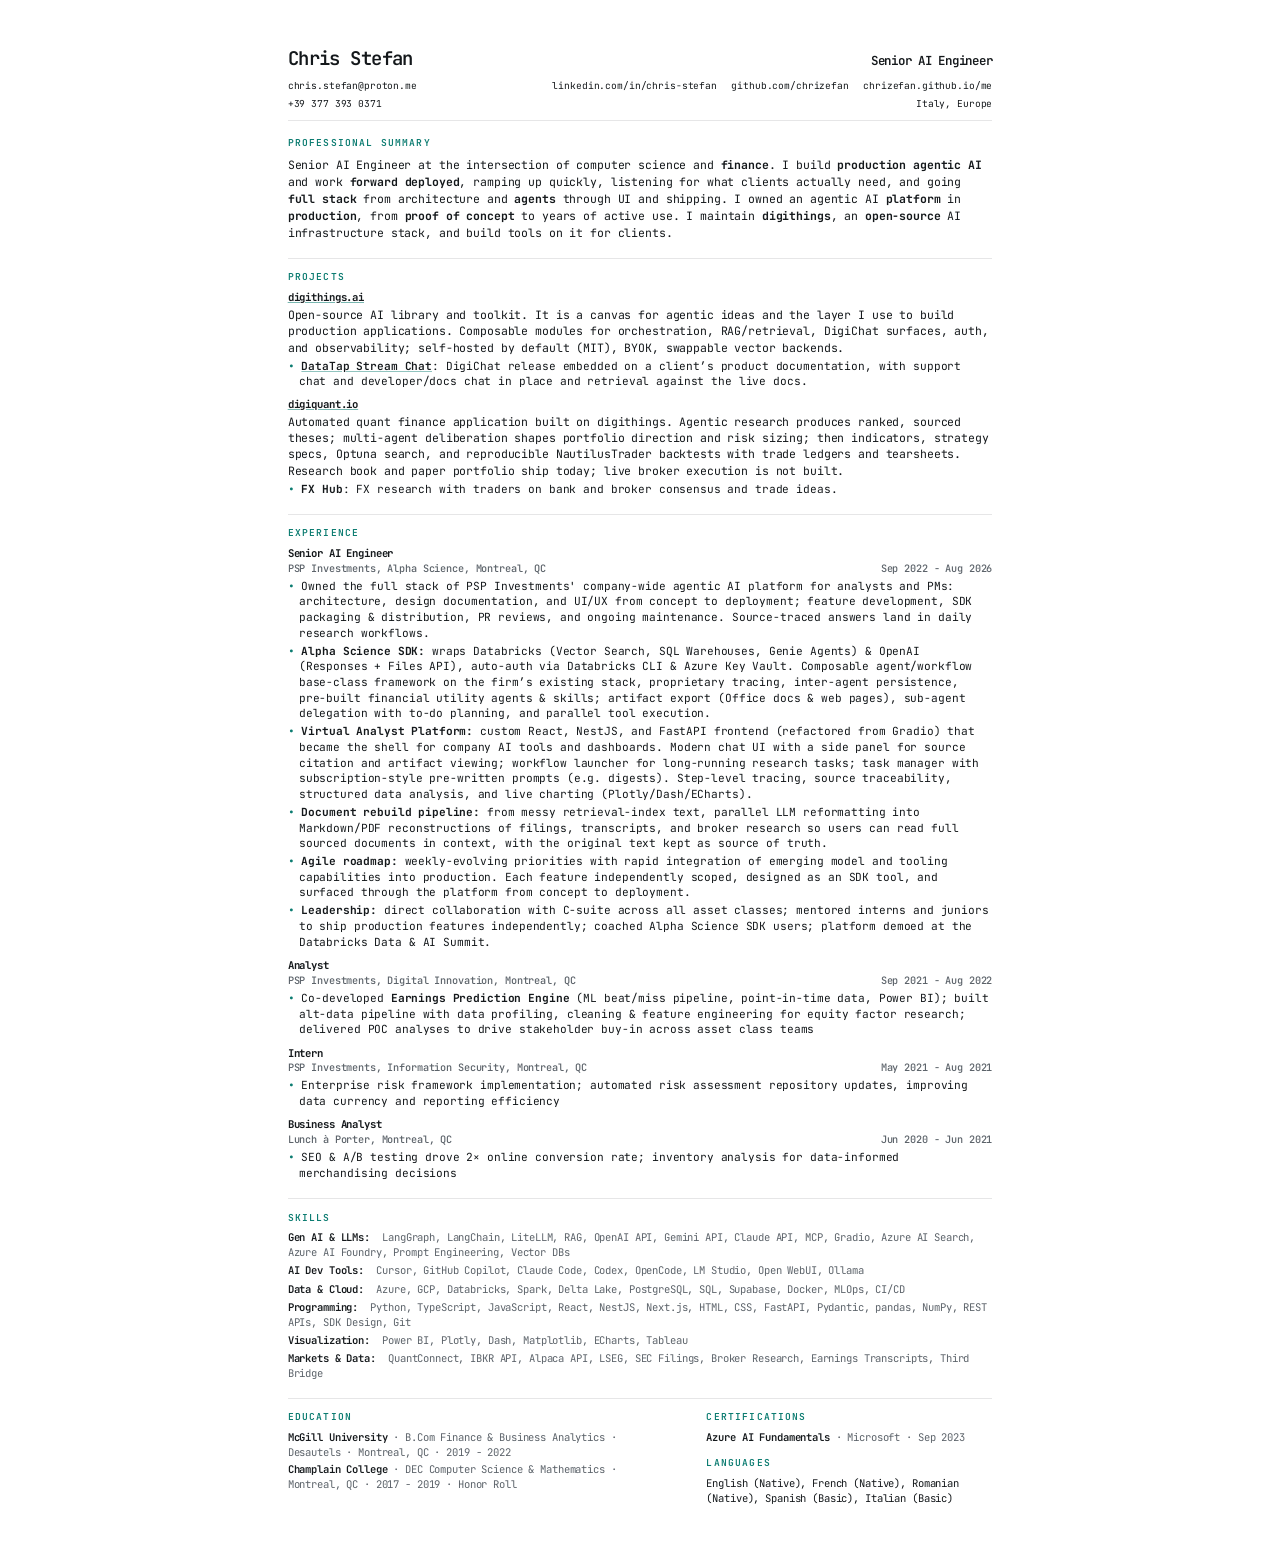
==== cv.html @ 1164170a "Spread summary highlights and drop private clients Reword so bold phrases sit through the whole summ" ====
<!DOCTYPE html>
<html lang="en">
<head>
  <meta charset="UTF-8">
  <meta name="viewport" content="width=device-width, initial-scale=1.0">
  <title>Chris Stefan | Senior AI Engineer CV</title>
  <meta name="author" content="Chris Stefan">
  <meta name="description" content="Chris Stefan, Senior AI Engineer. PSP Investments, Sep 2022 - Aug 2026. Open-source digithings. Email chris.stefan@proton.me. Italy. Open to contract.">
  <script type="application/ld+json">
  {
    "@context": "https://schema.org",
    "@type": "Person",
    "name": "Chris Stefan",
    "jobTitle": "Senior AI Engineer",
    "email": "chris.stefan@proton.me",
    "telephone": "+393773930371",
    "address": { "@type": "PostalAddress", "addressCountry": "IT", "addressRegion": "Italy" },
    "url": "https://chrizefan.github.io/me/",
    "sameAs": [
      "https://linkedin.com/in/chris-stefan",
      "https://github.com/chrizefan",
      "https://digithings.ai",
      "https://digiquant.io"
    ],
    "worksFor": { "@type": "Organization", "name": "PSP Investments" },
    "alumniOf": [
      { "@type": "CollegeOrUniversity", "name": "McGill University" },
      { "@type": "CollegeOrUniversity", "name": "Champlain College" }
    ]
  }
  </script>
  <link rel="preconnect" href="https://fonts.googleapis.com">
  <link rel="preconnect" href="https://fonts.gstatic.com" crossorigin>
  <link href="https://fonts.googleapis.com/css2?family=JetBrains+Mono:wght@400;500;600;700&display=swap" rel="stylesheet">
  <style>
    * { margin: 0; padding: 0; box-sizing: border-box; }
    html, body {
      background: #FFFFFF;
    }
    body {
      font-family: 'JetBrains Mono', ui-monospace, monospace;
      font-size: 8pt;
      line-height: 1.42;
      letter-spacing: -0.012em;
      color: #14181B;
      max-width: 8.5in;
      margin: 0 auto;
      padding: 0.48in 0.58in;
    }

    .header {
      margin-bottom: 0.95rem;
      padding-bottom: 0.58rem;
      border-bottom: 1px solid rgba(10, 15, 20, 0.10);
    }
    .header-top {
      display: flex;
      justify-content: space-between;
      align-items: baseline;
      gap: 1.25rem;
      margin-bottom: 0.38rem;
    }
    .header h1 {
      font-size: 1.18rem;
      font-weight: 600;
      letter-spacing: -0.03em;
      flex: 0 1 auto;
    }
    .header .tagline {
      font-size: 0.78rem;
      color: #14181B;
      font-weight: 600;
      text-align: right;
      letter-spacing: -0.02em;
    }
    .header .contact-bar {
      display: flex;
      justify-content: space-between;
      align-items: baseline;
      gap: 1.25rem;
      font-size: 0.6rem;
      line-height: 1.5;
      color: #14181B;
    }
    .header .contact-primary,
    .header .contact-links {
      display: flex;
      flex-wrap: wrap;
      gap: 0.2rem 0.9rem;
    }
    .header .contact-links {
      justify-content: flex-end;
      text-align: right;
    }
    .header .contact-bar a { color: inherit; text-decoration: none; }

    .section {
      margin-bottom: 1.05rem;
      padding-top: 0.7rem;
      border-top: 1px solid rgba(10, 15, 20, 0.10);
    }
    main > .section:first-of-type {
      padding-top: 0;
      border-top: 0;
    }
    h2.section-title {
      font-size: 0.6rem;
      font-weight: 600;
      text-transform: uppercase;
      letter-spacing: 0.12em;
      color: #0C7C71;
      margin-bottom: 0.38rem;
    }

    .summary-text {
      font-size: 0.72rem;
      line-height: 1.48;
      color: #14181B;
    }
    .summary-text strong {
      font-weight: 700;
      color: #14181B;
    }

    .project-block { margin-bottom: 0.42rem; }
    .project-block:last-child { margin-bottom: 0; }
    .project-title {
      font-size: 0.82rem;
      font-weight: 700;
      color: #14181B;
      margin-bottom: 0.12rem;
    }
    h3.project-title { font-size: inherit; }
    .project-title a {
      color: inherit;
      text-decoration: underline;
      text-underline-offset: 0.12em;
      text-decoration-color: rgba(12, 124, 113, 0.55);
    }
    .project-title a:hover { text-decoration-color: #0C7C71; }
    .project-desc {
      font-size: 0.72rem;
      line-height: 1.42;
      color: #14181B;
      margin-bottom: 0.16rem;
    }
    .project-bullets, .exp-bullets {
      list-style: none;
      margin: 0;
      padding: 0;
    }
    .project-bullets li, .exp-bullets li {
      padding-left: 0.7rem;
      text-indent: -0.7rem;
      margin-bottom: 0.14rem;
      font-size: 0.7rem;
      line-height: 1.4;
      color: #14181B;
    }
    .project-bullets li:last-child,
    .exp-bullets li:last-child { margin-bottom: 0; }
    .project-bullets li::before,
    .exp-bullets li::before {
      content: '• ';
      color: #0C7C71;
      font-weight: 700;
    }
    .project-bullets li a {
      color: inherit;
      font-weight: 600;
      text-decoration: underline;
      text-underline-offset: 0.12em;
      text-decoration-color: rgba(12, 124, 113, 0.45);
    }

    .exp-item { margin-top: 0.48rem; }
    .exp-item:first-of-type { margin-top: 0; }
    .exp-header { margin-bottom: 0.16rem; }
    .exp-title {
      font-size: 0.82rem;
      font-weight: 700;
      color: #14181B;
      margin-bottom: 0.04rem;
    }
    h3.exp-title { font-size: inherit; }
    .exp-meta {
      display: flex;
      justify-content: space-between;
      align-items: baseline;
      gap: 0.5rem;
      flex-wrap: wrap;
    }
    .exp-company, .exp-date {
      font-size: 0.64rem;
      color: #5C636A;
      font-weight: 500;
    }
    .exp-bullets { margin-bottom: 0.08rem; }
    .exp-bullets li { font-size: 0.7rem; }
    .exp-bullets li strong { color: #14181B; }

    /* Full-width labeled rows: one category per line, tokens stay plain text */
    .skill-row {
      font-size: 0.66rem;
      line-height: 1.42;
      color: #5C636A;
      margin-bottom: 0.2rem;
    }
    .skill-row:last-child { margin-bottom: 0; }
    .skill-label {
      font-weight: 600;
      color: #14181B;
      margin-right: 0.4rem;
    }

    .meta-line {
      font-size: 0.66rem;
      line-height: 1.42;
      color: #14181B;
      margin-bottom: 0.14rem;
    }
    .meta-line:last-child { margin-bottom: 0; }
    .meta-line .name {
      font-weight: 600;
    }
    .meta-line .detail {
      color: #5C636A;
    }

    .closing {
      display: grid;
      grid-template-columns: 1.15fr 0.85fr;
      gap: 1.4rem 2rem;
      align-items: start;
    }
    .closing .section {
      margin-bottom: 0;
      padding-top: 0;
      border-top: 0;
    }
    .closing .section + .section {
      margin-top: 0.7rem;
    }

    @media print {
      @page { size: letter; margin: 0.28in 0.46in; background: #FFFFFF; }
      html, body {
        background: #FFFFFF;
        -webkit-print-color-adjust: exact;
        print-color-adjust: exact;
      }
      body {
        padding: 0;
        margin: 0;
        max-width: none;
        font-size: 7.18pt;
        line-height: 1.35;
      }
      .header {
        margin-bottom: 0.55rem;
        padding-bottom: 0.38rem;
      }
      .header-top { margin-bottom: 0.22rem; gap: 0.9rem; }
      .header h1 { font-size: 1.02rem; }
      .header .tagline { font-size: 0.62rem; }
      .header .contact-bar { font-size: 0.5rem; gap: 0.8rem; }
      .header .contact-primary,
      .header .contact-links { gap: 0.12rem 0.7rem; }
      .section {
        margin-bottom: 0.55rem;
        padding-top: 0.48rem;
      }
      h2.section-title { margin-bottom: 0.26rem; font-size: 0.52rem; }
      .summary-text { font-size: 0.62rem; line-height: 1.38; }
      .project-block { margin-bottom: 0.24rem; }
      .project-title { font-size: 0.68rem; margin-bottom: 0.05rem; }
      .project-desc { font-size: 0.58rem; line-height: 1.34; margin-bottom: 0.07rem; }
      .project-bullets li {
        margin-bottom: 0.07rem;
        font-size: 0.56rem;
        line-height: 1.33;
      }
      .exp-item { margin-top: 0.24rem; }
      .exp-header { margin-bottom: 0.09rem; }
      .exp-title { font-size: 0.68rem; }
      .exp-company, .exp-date { font-size: 0.52rem; }
      .exp-bullets li {
        margin-bottom: 0.07rem;
        font-size: 0.56rem;
        line-height: 1.33;
      }
      .skill-row { font-size: 0.54rem; line-height: 1.36; margin-bottom: 0.09rem; }
      .meta-line { font-size: 0.54rem; line-height: 1.36; margin-bottom: 0.07rem; }
      .closing {
        gap: 0.85rem 1.4rem;
      }
      .closing .section + .section { margin-top: 0.42rem; }
    }
  </style>
</head>
<body itemscope itemtype="https://schema.org/Person">
  <header class="header">
    <div class="header-top">
      <h1 itemprop="name">Chris Stefan</h1>
      <p class="tagline"><span itemprop="jobTitle">Senior AI Engineer</span></p>
    </div>
    <p class="contact-bar">
      <span class="contact-primary">
        <a itemprop="email" href="mailto:chris.stefan@proton.me">chris.stefan@proton.me</a>
        <a itemprop="telephone" href="tel:+393773930371">+39 377 393 0371</a>
      </span>
      <span class="contact-links">
        <a href="https://linkedin.com/in/chris-stefan">linkedin.com/in/chris-stefan</a>
        <a href="https://github.com/chrizefan">github.com/chrizefan</a>
        <a itemprop="url" href="https://chrizefan.github.io/me/">chrizefan.github.io/me</a>
        <span>Italy, Europe</span>
      </span>
    </p>
  </header>

  <main>
    <section class="section">
      <h2 class="section-title">Professional Summary</h2>
      <p class="summary-text">
        Senior AI Engineer at the intersection of computer science and <strong>finance</strong>. I build <strong>production agentic AI</strong> and work <strong>forward deployed</strong>, ramping up quickly, listening for what clients actually need, and going <strong>full stack</strong> from architecture and <strong>agents</strong> through UI and shipping. I owned an agentic AI <strong>platform</strong> in <strong>production</strong>, from <strong>proof of concept</strong> to years of active use. I maintain <strong>digithings</strong>, an <strong>open-source</strong> AI infrastructure stack, and build tools on it for clients.
      </p>
    </section>

    <section class="section">
      <h2 class="section-title">Projects</h2>
      <div class="project-block">
        <h3 class="project-title"><a href="https://digithings.ai" target="_blank" rel="noopener">digithings.ai</a></h3>
        <p class="project-desc">
          Open-source AI library and toolkit. It is a canvas for agentic ideas and the layer I use to build production applications. Composable modules for orchestration, RAG/retrieval, DigiChat surfaces, auth, and observability; self-hosted by default (MIT), BYOK, swappable vector backends.
        </p>
        <ul class="project-bullets">
          <li><a href="https://datatap.stream/chat" target="_blank" rel="noopener">DataTap Stream Chat</a>: DigiChat release embedded on a client’s product documentation, with support chat and developer/docs chat in place and retrieval against the live docs.</li>
        </ul>
      </div>
      <div class="project-block">
        <h3 class="project-title"><a href="https://digiquant.io" target="_blank" rel="noopener">digiquant.io</a></h3>
        <p class="project-desc">
          Automated quant finance application built on digithings. Agentic research produces ranked, sourced theses; multi-agent deliberation shapes portfolio direction and risk sizing; then indicators, strategy specs, Optuna search, and reproducible NautilusTrader backtests with trade ledgers and tearsheets. Research book and paper portfolio ship today; live broker execution is not built.
        </p>
        <ul class="project-bullets">
          <li><strong>FX Hub</strong>: FX research with traders on bank and broker consensus and trade ideas.</li>
        </ul>
      </div>
    </section>

    <section class="section">
      <h2 class="section-title">Experience</h2>
      <article class="exp-item">
        <div class="exp-header">
          <h3 class="exp-title">Senior AI Engineer</h3>
          <div class="exp-meta">
            <div class="exp-company">PSP Investments, Alpha Science, Montreal, QC</div>
            <div class="exp-date"><time datetime="2022-09">Sep 2022</time> - <time datetime="2026-08">Aug 2026</time></div>
          </div>
        </div>
        <ul class="exp-bullets">
          <li>Owned the full stack of PSP Investments' company-wide agentic AI platform for analysts and PMs: architecture, design documentation, and UI/UX from concept to deployment; feature development, SDK packaging &amp; distribution, PR reviews, and ongoing maintenance. Source-traced answers land in daily research workflows.</li>
          <li><strong>Alpha Science SDK:</strong> wraps Databricks (Vector Search, SQL Warehouses, Genie Agents) &amp; OpenAI (Responses + Files API), auto-auth via Databricks CLI &amp; Azure Key Vault. Composable agent/workflow base-class framework on the firm’s existing stack, proprietary tracing, inter-agent persistence, pre-built financial utility agents &amp; skills; artifact export (Office docs &amp; web pages), sub-agent delegation with to-do planning, and parallel tool execution.</li>
          <li><strong>Virtual Analyst Platform:</strong> custom React, NestJS, and FastAPI frontend (refactored from Gradio) that became the shell for company AI tools and dashboards. Modern chat UI with a side panel for source citation and artifact viewing; workflow launcher for long-running research tasks; task manager with subscription-style pre-written prompts (e.g. digests). Step-level tracing, source traceability, structured data analysis, and live charting (Plotly/Dash/ECharts).</li>
          <li><strong>Document rebuild pipeline:</strong> from messy retrieval-index text, parallel LLM reformatting into Markdown/PDF reconstructions of filings, transcripts, and broker research so users can read full sourced documents in context, with the original text kept as source of truth.</li>
          <li><strong>Agile roadmap:</strong> weekly-evolving priorities with rapid integration of emerging model and tooling capabilities into production. Each feature independently scoped, designed as an SDK tool, and surfaced through the platform from concept to deployment.</li>
          <li><strong>Leadership:</strong> direct collaboration with C-suite across all asset classes; mentored interns and juniors to ship production features independently; coached Alpha Science SDK users; platform demoed at the Databricks Data &amp; AI Summit.</li>
        </ul>
      </article>
      <article class="exp-item">
        <div class="exp-header">
          <h3 class="exp-title">Analyst</h3>
          <div class="exp-meta">
            <div class="exp-company">PSP Investments, Digital Innovation, Montreal, QC</div>
            <div class="exp-date"><time datetime="2021-09">Sep 2021</time> - <time datetime="2022-08">Aug 2022</time></div>
          </div>
        </div>
        <ul class="exp-bullets">
          <li>Co-developed <strong>Earnings Prediction Engine</strong> (ML beat/miss pipeline, point-in-time data, Power BI); built alt-data pipeline with data profiling, cleaning &amp; feature engineering for equity factor research; delivered POC analyses to drive stakeholder buy-in across asset class teams</li>
        </ul>
      </article>
      <article class="exp-item">
        <div class="exp-header">
          <h3 class="exp-title">Intern</h3>
          <div class="exp-meta">
            <div class="exp-company">PSP Investments, Information Security, Montreal, QC</div>
            <div class="exp-date"><time datetime="2021-05">May 2021</time> - <time datetime="2021-08">Aug 2021</time></div>
          </div>
        </div>
        <ul class="exp-bullets">
          <li>Enterprise risk framework implementation; automated risk assessment repository updates, improving data currency and reporting efficiency</li>
        </ul>
      </article>
      <article class="exp-item">
        <div class="exp-header">
          <h3 class="exp-title">Business Analyst</h3>
          <div class="exp-meta">
            <div class="exp-company">Lunch à Porter, Montreal, QC</div>
            <div class="exp-date"><time datetime="2020-06">Jun 2020</time> - <time datetime="2021-06">Jun 2021</time></div>
          </div>
        </div>
        <ul class="exp-bullets">
          <li>SEO &amp; A/B testing drove 2&times; online conversion rate; inventory analysis for data-informed merchandising decisions</li>
        </ul>
      </article>
    </section>

    <section class="section">
      <h2 class="section-title">Skills</h2>
      <p class="skill-row"><span class="skill-label">Gen AI &amp; LLMs:</span> LangGraph, LangChain, LiteLLM, RAG, OpenAI API, Gemini API, Claude API, MCP, Gradio, Azure AI Search, Azure AI Foundry, Prompt Engineering, Vector DBs</p>
      <p class="skill-row"><span class="skill-label">AI Dev Tools:</span> Cursor, GitHub Copilot, Claude Code, Codex, OpenCode, LM Studio, Open WebUI, Ollama</p>
      <p class="skill-row"><span class="skill-label">Data &amp; Cloud:</span> Azure, GCP, Databricks, Spark, Delta Lake, PostgreSQL, SQL, Supabase, Docker, MLOps, CI/CD</p>
      <p class="skill-row"><span class="skill-label">Programming:</span> Python, TypeScript, JavaScript, React, NestJS, Next.js, HTML, CSS, FastAPI, Pydantic, pandas, NumPy, REST APIs, SDK Design, Git</p>
      <p class="skill-row"><span class="skill-label">Visualization:</span> Power BI, Plotly, Dash, Matplotlib, ECharts, Tableau</p>
      <p class="skill-row"><span class="skill-label">Markets &amp; Data:</span> QuantConnect, IBKR API, Alpaca API, LSEG, SEC Filings, Broker Research, Earnings Transcripts, Third Bridge</p>
    </section>

    <section class="section closing">
      <div>
        <section class="section">
          <h2 class="section-title">Education</h2>
          <p class="meta-line"><span class="name">McGill University</span> <span class="detail">· B.Com Finance &amp; Business Analytics · Desautels · Montreal, QC · 2019 - 2022</span></p>
          <p class="meta-line"><span class="name">Champlain College</span> <span class="detail">· DEC Computer Science &amp; Mathematics · Montreal, QC · 2017 - 2019 · Honor Roll</span></p>
        </section>
      </div>
      <div>
        <section class="section">
          <h2 class="section-title">Certifications</h2>
          <p class="meta-line"><span class="name">Azure AI Fundamentals</span> <span class="detail">· Microsoft · Sep 2023</span></p>
        </section>
        <section class="section">
          <h2 class="section-title">Languages</h2>
          <p class="meta-line">English (Native), French (Native), Romanian (Native), Spanish (Basic), Italian (Basic)</p>
        </section>
      </div>
    </section>
  </main>
</body>
</html>
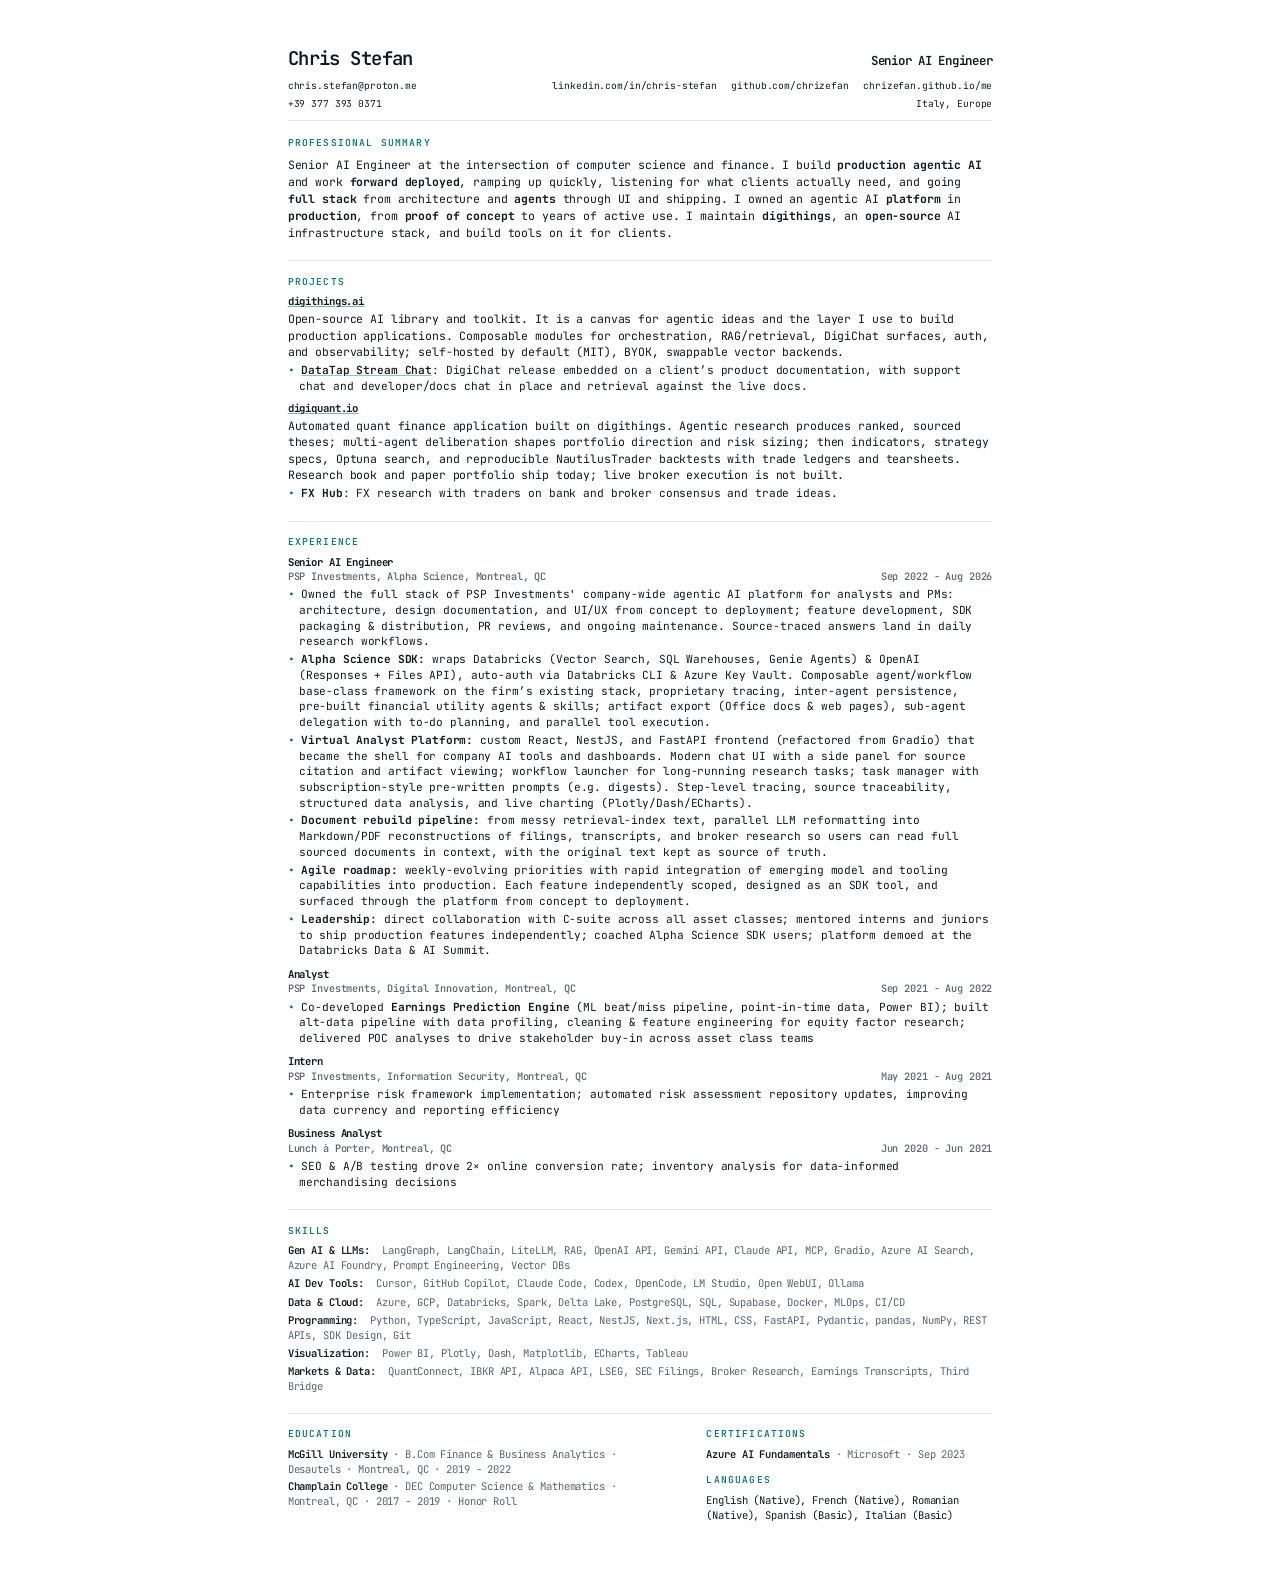
==== commit edc955de: "Unbold finance and give the one-page CV more air Drop finance from the summary highlights so the CV " ====
--- a/cv.html
+++ b/cv.html
@@ -95,8 +95,8 @@
     .header .contact-bar a { color: inherit; text-decoration: none; }
 
     .section {
-      margin-bottom: 1.05rem;
-      padding-top: 0.7rem;
+      margin-bottom: 1.2rem;
+      padding-top: 0.82rem;
       border-top: 1px solid rgba(10, 15, 20, 0.10);
     }
     main > .section:first-of-type {
@@ -257,44 +257,44 @@
         line-height: 1.35;
       }
       .header {
-        margin-bottom: 0.55rem;
-        padding-bottom: 0.38rem;
-      }
-      .header-top { margin-bottom: 0.22rem; gap: 0.9rem; }
+        margin-bottom: 0.78rem;
+        padding-bottom: 0.48rem;
+      }
+      .header-top { margin-bottom: 0.28rem; gap: 0.9rem; }
       .header h1 { font-size: 1.02rem; }
       .header .tagline { font-size: 0.62rem; }
       .header .contact-bar { font-size: 0.5rem; gap: 0.8rem; }
       .header .contact-primary,
       .header .contact-links { gap: 0.12rem 0.7rem; }
       .section {
-        margin-bottom: 0.55rem;
-        padding-top: 0.48rem;
-      }
-      h2.section-title { margin-bottom: 0.26rem; font-size: 0.52rem; }
-      .summary-text { font-size: 0.62rem; line-height: 1.38; }
-      .project-block { margin-bottom: 0.24rem; }
-      .project-title { font-size: 0.68rem; margin-bottom: 0.05rem; }
-      .project-desc { font-size: 0.58rem; line-height: 1.34; margin-bottom: 0.07rem; }
+        margin-bottom: 0.78rem;
+        padding-top: 0.68rem;
+      }
+      h2.section-title { margin-bottom: 0.34rem; font-size: 0.52rem; }
+      .summary-text { font-size: 0.62rem; line-height: 1.4; }
+      .project-block { margin-bottom: 0.34rem; }
+      .project-title { font-size: 0.68rem; margin-bottom: 0.08rem; }
+      .project-desc { font-size: 0.58rem; line-height: 1.36; margin-bottom: 0.1rem; }
       .project-bullets li {
-        margin-bottom: 0.07rem;
+        margin-bottom: 0.08rem;
         font-size: 0.56rem;
-        line-height: 1.33;
-      }
-      .exp-item { margin-top: 0.24rem; }
-      .exp-header { margin-bottom: 0.09rem; }
+        line-height: 1.34;
+      }
+      .exp-item { margin-top: 0.34rem; }
+      .exp-header { margin-bottom: 0.12rem; }
       .exp-title { font-size: 0.68rem; }
       .exp-company, .exp-date { font-size: 0.52rem; }
       .exp-bullets li {
-        margin-bottom: 0.07rem;
+        margin-bottom: 0.08rem;
         font-size: 0.56rem;
-        line-height: 1.33;
-      }
-      .skill-row { font-size: 0.54rem; line-height: 1.36; margin-bottom: 0.09rem; }
-      .meta-line { font-size: 0.54rem; line-height: 1.36; margin-bottom: 0.07rem; }
+        line-height: 1.34;
+      }
+      .skill-row { font-size: 0.54rem; line-height: 1.4; margin-bottom: 0.14rem; }
+      .meta-line { font-size: 0.54rem; line-height: 1.38; margin-bottom: 0.1rem; }
       .closing {
-        gap: 0.85rem 1.4rem;
-      }
-      .closing .section + .section { margin-top: 0.42rem; }
+        gap: 1rem 1.4rem;
+      }
+      .closing .section + .section { margin-top: 0.55rem; }
     }
   </style>
 </head>
@@ -322,7 +322,7 @@
     <section class="section">
       <h2 class="section-title">Professional Summary</h2>
       <p class="summary-text">
-        Senior AI Engineer at the intersection of computer science and <strong>finance</strong>. I build <strong>production agentic AI</strong> and work <strong>forward deployed</strong>, ramping up quickly, listening for what clients actually need, and going <strong>full stack</strong> from architecture and <strong>agents</strong> through UI and shipping. I owned an agentic AI <strong>platform</strong> in <strong>production</strong>, from <strong>proof of concept</strong> to years of active use. I maintain <strong>digithings</strong>, an <strong>open-source</strong> AI infrastructure stack, and build tools on it for clients.
+        Senior AI Engineer at the intersection of computer science and finance. I build <strong>production agentic AI</strong> and work <strong>forward deployed</strong>, ramping up quickly, listening for what clients actually need, and going <strong>full stack</strong> from architecture and <strong>agents</strong> through UI and shipping. I owned an agentic AI <strong>platform</strong> in <strong>production</strong>, from <strong>proof of concept</strong> to years of active use. I maintain <strong>digithings</strong>, an <strong>open-source</strong> AI infrastructure stack, and build tools on it for clients.
       </p>
     </section>
 
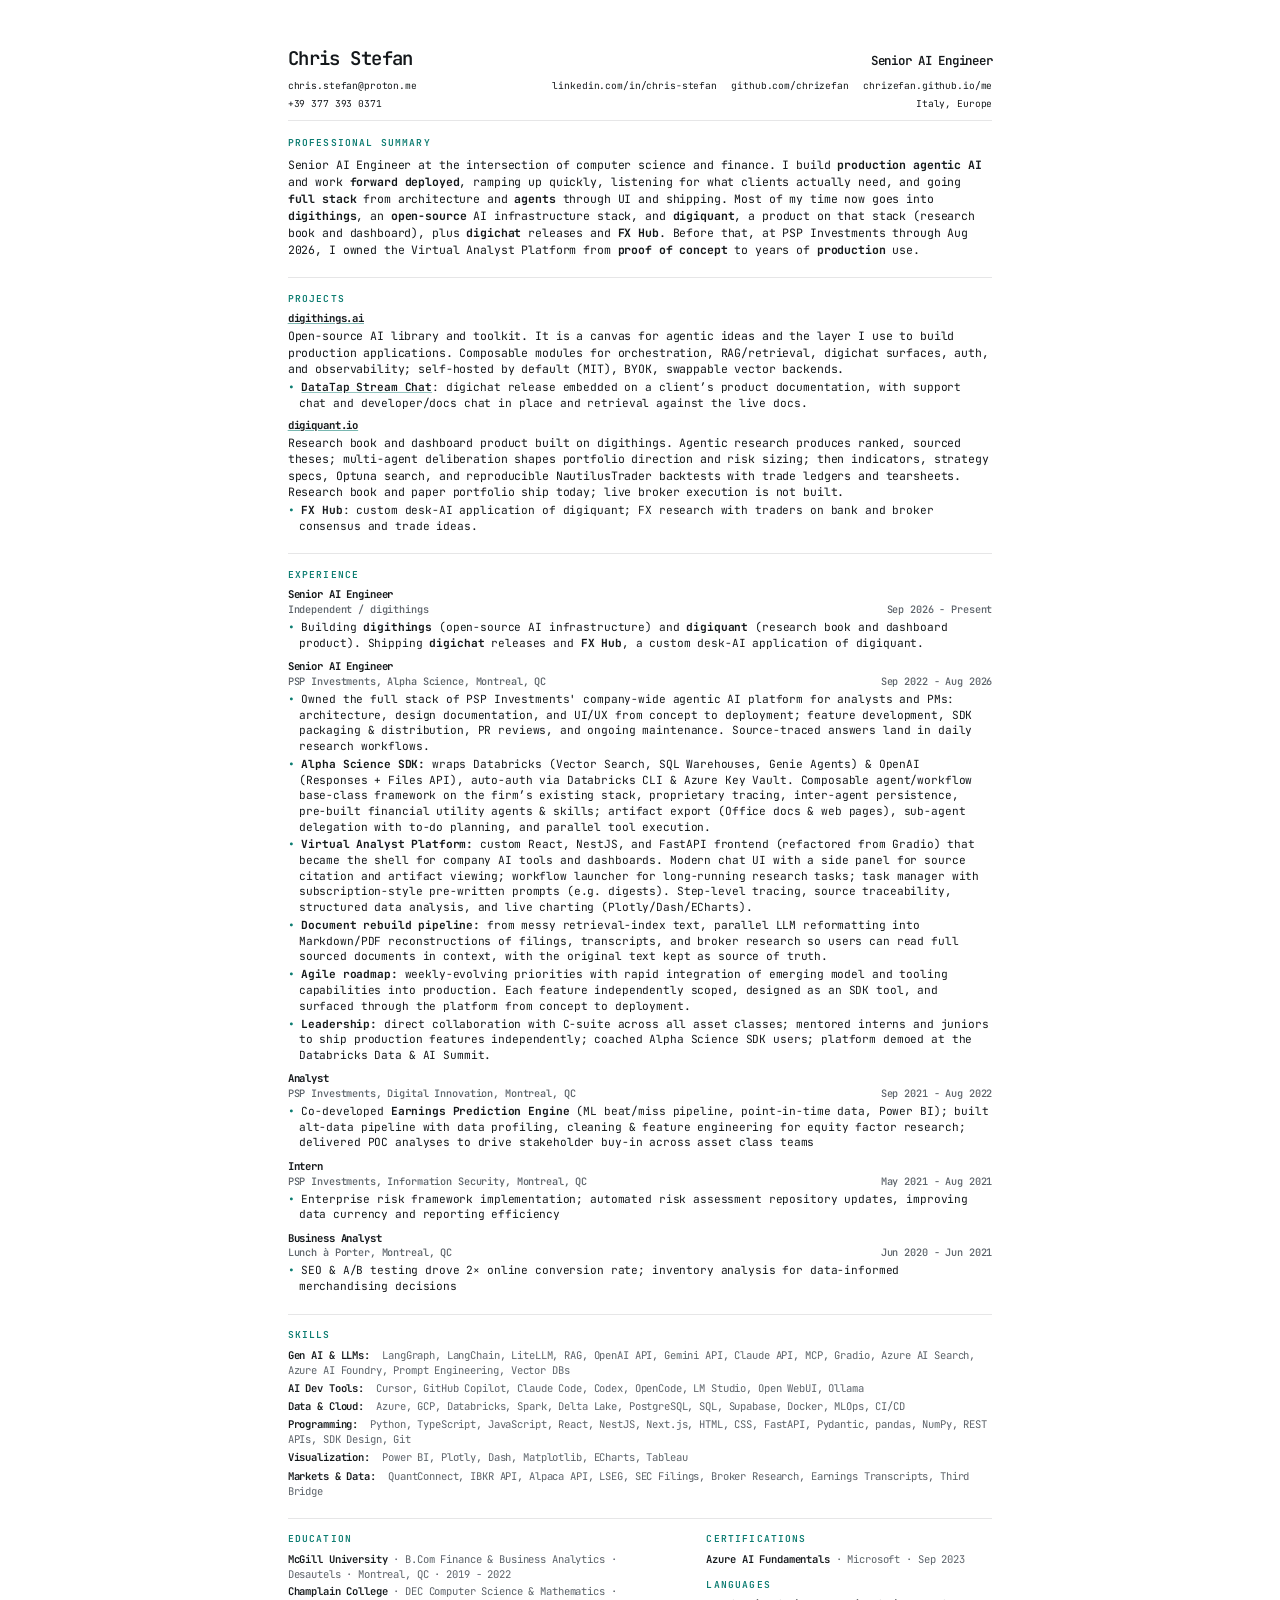
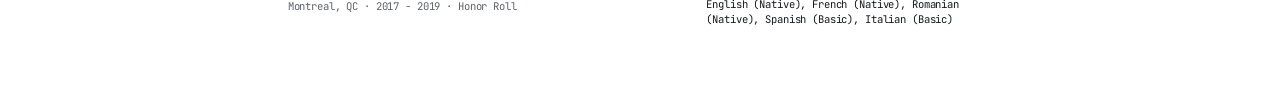
==== commit b19d6a65: "Lock public face: headshot, lowercase digi*, PSP as past Replace the avatar and favicons with the ap" ====
--- a/cv.html
+++ b/cv.html
@@ -5,7 +5,7 @@
   <meta name="viewport" content="width=device-width, initial-scale=1.0">
   <title>Chris Stefan | Senior AI Engineer CV</title>
   <meta name="author" content="Chris Stefan">
-  <meta name="description" content="Chris Stefan, Senior AI Engineer. PSP Investments, Sep 2022 - Aug 2026. Open-source digithings. Email chris.stefan@proton.me. Italy. Open to contract.">
+  <meta name="description" content="Chris Stefan, Senior AI Engineer. Building digithings open-source AI infra and the digiquant product. digichat releases, FX Hub. Email chris.stefan@proton.me. Italy. Open to contract.">
   <script type="application/ld+json">
   {
     "@context": "https://schema.org",
@@ -22,7 +22,7 @@
       "https://digithings.ai",
       "https://digiquant.io"
     ],
-    "worksFor": { "@type": "Organization", "name": "PSP Investments" },
+    "worksFor": { "@type": "Organization", "name": "digithings", "url": "https://digithings.ai" },
     "alumniOf": [
       { "@type": "CollegeOrUniversity", "name": "McGill University" },
       { "@type": "CollegeOrUniversity", "name": "Champlain College" }
@@ -243,7 +243,7 @@
     }
 
     @media print {
-      @page { size: letter; margin: 0.28in 0.46in; background: #FFFFFF; }
+      @page { size: letter; margin: 0.22in 0.42in; background: #FFFFFF; }
       html, body {
         background: #FFFFFF;
         -webkit-print-color-adjust: exact;
@@ -253,48 +253,48 @@
         padding: 0;
         margin: 0;
         max-width: none;
-        font-size: 7.18pt;
-        line-height: 1.35;
+        font-size: 6.95pt;
+        line-height: 1.32;
       }
       .header {
-        margin-bottom: 0.78rem;
-        padding-bottom: 0.48rem;
-      }
-      .header-top { margin-bottom: 0.28rem; gap: 0.9rem; }
-      .header h1 { font-size: 1.02rem; }
-      .header .tagline { font-size: 0.62rem; }
+        margin-bottom: 0.58rem;
+        padding-bottom: 0.38rem;
+      }
+      .header-top { margin-bottom: 0.22rem; gap: 0.9rem; }
+      .header h1 { font-size: 0.98rem; }
+      .header .tagline { font-size: 0.6rem; }
       .header .contact-bar { font-size: 0.5rem; gap: 0.8rem; }
       .header .contact-primary,
       .header .contact-links { gap: 0.12rem 0.7rem; }
       .section {
-        margin-bottom: 0.78rem;
-        padding-top: 0.68rem;
-      }
-      h2.section-title { margin-bottom: 0.34rem; font-size: 0.52rem; }
-      .summary-text { font-size: 0.62rem; line-height: 1.4; }
-      .project-block { margin-bottom: 0.34rem; }
-      .project-title { font-size: 0.68rem; margin-bottom: 0.08rem; }
-      .project-desc { font-size: 0.58rem; line-height: 1.36; margin-bottom: 0.1rem; }
+        margin-bottom: 0.58rem;
+        padding-top: 0.5rem;
+      }
+      h2.section-title { margin-bottom: 0.26rem; font-size: 0.5rem; }
+      .summary-text { font-size: 0.58rem; line-height: 1.36; }
+      .project-block { margin-bottom: 0.26rem; }
+      .project-title { font-size: 0.66rem; margin-bottom: 0.06rem; }
+      .project-desc { font-size: 0.56rem; line-height: 1.32; margin-bottom: 0.08rem; }
       .project-bullets li {
-        margin-bottom: 0.08rem;
-        font-size: 0.56rem;
-        line-height: 1.34;
-      }
-      .exp-item { margin-top: 0.34rem; }
-      .exp-header { margin-bottom: 0.12rem; }
-      .exp-title { font-size: 0.68rem; }
-      .exp-company, .exp-date { font-size: 0.52rem; }
+        margin-bottom: 0.06rem;
+        font-size: 0.54rem;
+        line-height: 1.3;
+      }
+      .exp-item { margin-top: 0.24rem; }
+      .exp-header { margin-bottom: 0.08rem; }
+      .exp-title { font-size: 0.66rem; }
+      .exp-company, .exp-date { font-size: 0.5rem; }
       .exp-bullets li {
-        margin-bottom: 0.08rem;
-        font-size: 0.56rem;
-        line-height: 1.34;
-      }
-      .skill-row { font-size: 0.54rem; line-height: 1.4; margin-bottom: 0.14rem; }
-      .meta-line { font-size: 0.54rem; line-height: 1.38; margin-bottom: 0.1rem; }
+        margin-bottom: 0.06rem;
+        font-size: 0.54rem;
+        line-height: 1.3;
+      }
+      .skill-row { font-size: 0.52rem; line-height: 1.34; margin-bottom: 0.1rem; }
+      .meta-line { font-size: 0.52rem; line-height: 1.32; margin-bottom: 0.08rem; }
       .closing {
-        gap: 1rem 1.4rem;
-      }
-      .closing .section + .section { margin-top: 0.55rem; }
+        gap: 0.75rem 1.2rem;
+      }
+      .closing .section + .section { margin-top: 0.4rem; }
     }
   </style>
 </head>
@@ -322,7 +322,7 @@
     <section class="section">
       <h2 class="section-title">Professional Summary</h2>
       <p class="summary-text">
-        Senior AI Engineer at the intersection of computer science and finance. I build <strong>production agentic AI</strong> and work <strong>forward deployed</strong>, ramping up quickly, listening for what clients actually need, and going <strong>full stack</strong> from architecture and <strong>agents</strong> through UI and shipping. I owned an agentic AI <strong>platform</strong> in <strong>production</strong>, from <strong>proof of concept</strong> to years of active use. I maintain <strong>digithings</strong>, an <strong>open-source</strong> AI infrastructure stack, and build tools on it for clients.
+        Senior AI Engineer at the intersection of computer science and finance. I build <strong>production agentic AI</strong> and work <strong>forward deployed</strong>, ramping up quickly, listening for what clients actually need, and going <strong>full stack</strong> from architecture and <strong>agents</strong> through UI and shipping. Most of my time now goes into <strong>digithings</strong>, an <strong>open-source</strong> AI infrastructure stack, and <strong>digiquant</strong>, a product on that stack (research book and dashboard), plus <strong>digichat</strong> releases and <strong>FX Hub</strong>. Before that, at PSP Investments through Aug 2026, I owned the Virtual Analyst Platform from <strong>proof of concept</strong> to years of <strong>production</strong> use.
       </p>
     </section>
 
@@ -331,25 +331,37 @@
       <div class="project-block">
         <h3 class="project-title"><a href="https://digithings.ai" target="_blank" rel="noopener">digithings.ai</a></h3>
         <p class="project-desc">
-          Open-source AI library and toolkit. It is a canvas for agentic ideas and the layer I use to build production applications. Composable modules for orchestration, RAG/retrieval, DigiChat surfaces, auth, and observability; self-hosted by default (MIT), BYOK, swappable vector backends.
+          Open-source AI library and toolkit. It is a canvas for agentic ideas and the layer I use to build production applications. Composable modules for orchestration, RAG/retrieval, digichat surfaces, auth, and observability; self-hosted by default (MIT), BYOK, swappable vector backends.
         </p>
         <ul class="project-bullets">
-          <li><a href="https://datatap.stream/chat" target="_blank" rel="noopener">DataTap Stream Chat</a>: DigiChat release embedded on a client’s product documentation, with support chat and developer/docs chat in place and retrieval against the live docs.</li>
+          <li><a href="https://datatap.stream/chat" target="_blank" rel="noopener">DataTap Stream Chat</a>: digichat release embedded on a client’s product documentation, with support chat and developer/docs chat in place and retrieval against the live docs.</li>
         </ul>
       </div>
       <div class="project-block">
         <h3 class="project-title"><a href="https://digiquant.io" target="_blank" rel="noopener">digiquant.io</a></h3>
         <p class="project-desc">
-          Automated quant finance application built on digithings. Agentic research produces ranked, sourced theses; multi-agent deliberation shapes portfolio direction and risk sizing; then indicators, strategy specs, Optuna search, and reproducible NautilusTrader backtests with trade ledgers and tearsheets. Research book and paper portfolio ship today; live broker execution is not built.
+          Research book and dashboard product built on digithings. Agentic research produces ranked, sourced theses; multi-agent deliberation shapes portfolio direction and risk sizing; then indicators, strategy specs, Optuna search, and reproducible NautilusTrader backtests with trade ledgers and tearsheets. Research book and paper portfolio ship today; live broker execution is not built.
         </p>
         <ul class="project-bullets">
-          <li><strong>FX Hub</strong>: FX research with traders on bank and broker consensus and trade ideas.</li>
+          <li><strong>FX Hub</strong>: custom desk-AI application of digiquant; FX research with traders on bank and broker consensus and trade ideas.</li>
         </ul>
       </div>
     </section>
 
     <section class="section">
       <h2 class="section-title">Experience</h2>
+      <article class="exp-item">
+        <div class="exp-header">
+          <h3 class="exp-title">Senior AI Engineer</h3>
+          <div class="exp-meta">
+            <div class="exp-company">Independent / digithings</div>
+            <div class="exp-date"><time datetime="2026-09">Sep 2026</time> - Present</div>
+          </div>
+        </div>
+        <ul class="exp-bullets">
+          <li>Building <strong>digithings</strong> (open-source AI infrastructure) and <strong>digiquant</strong> (research book and dashboard product). Shipping <strong>digichat</strong> releases and <strong>FX Hub</strong>, a custom desk-AI application of digiquant.</li>
+        </ul>
+      </article>
       <article class="exp-item">
         <div class="exp-header">
           <h3 class="exp-title">Senior AI Engineer</h3>
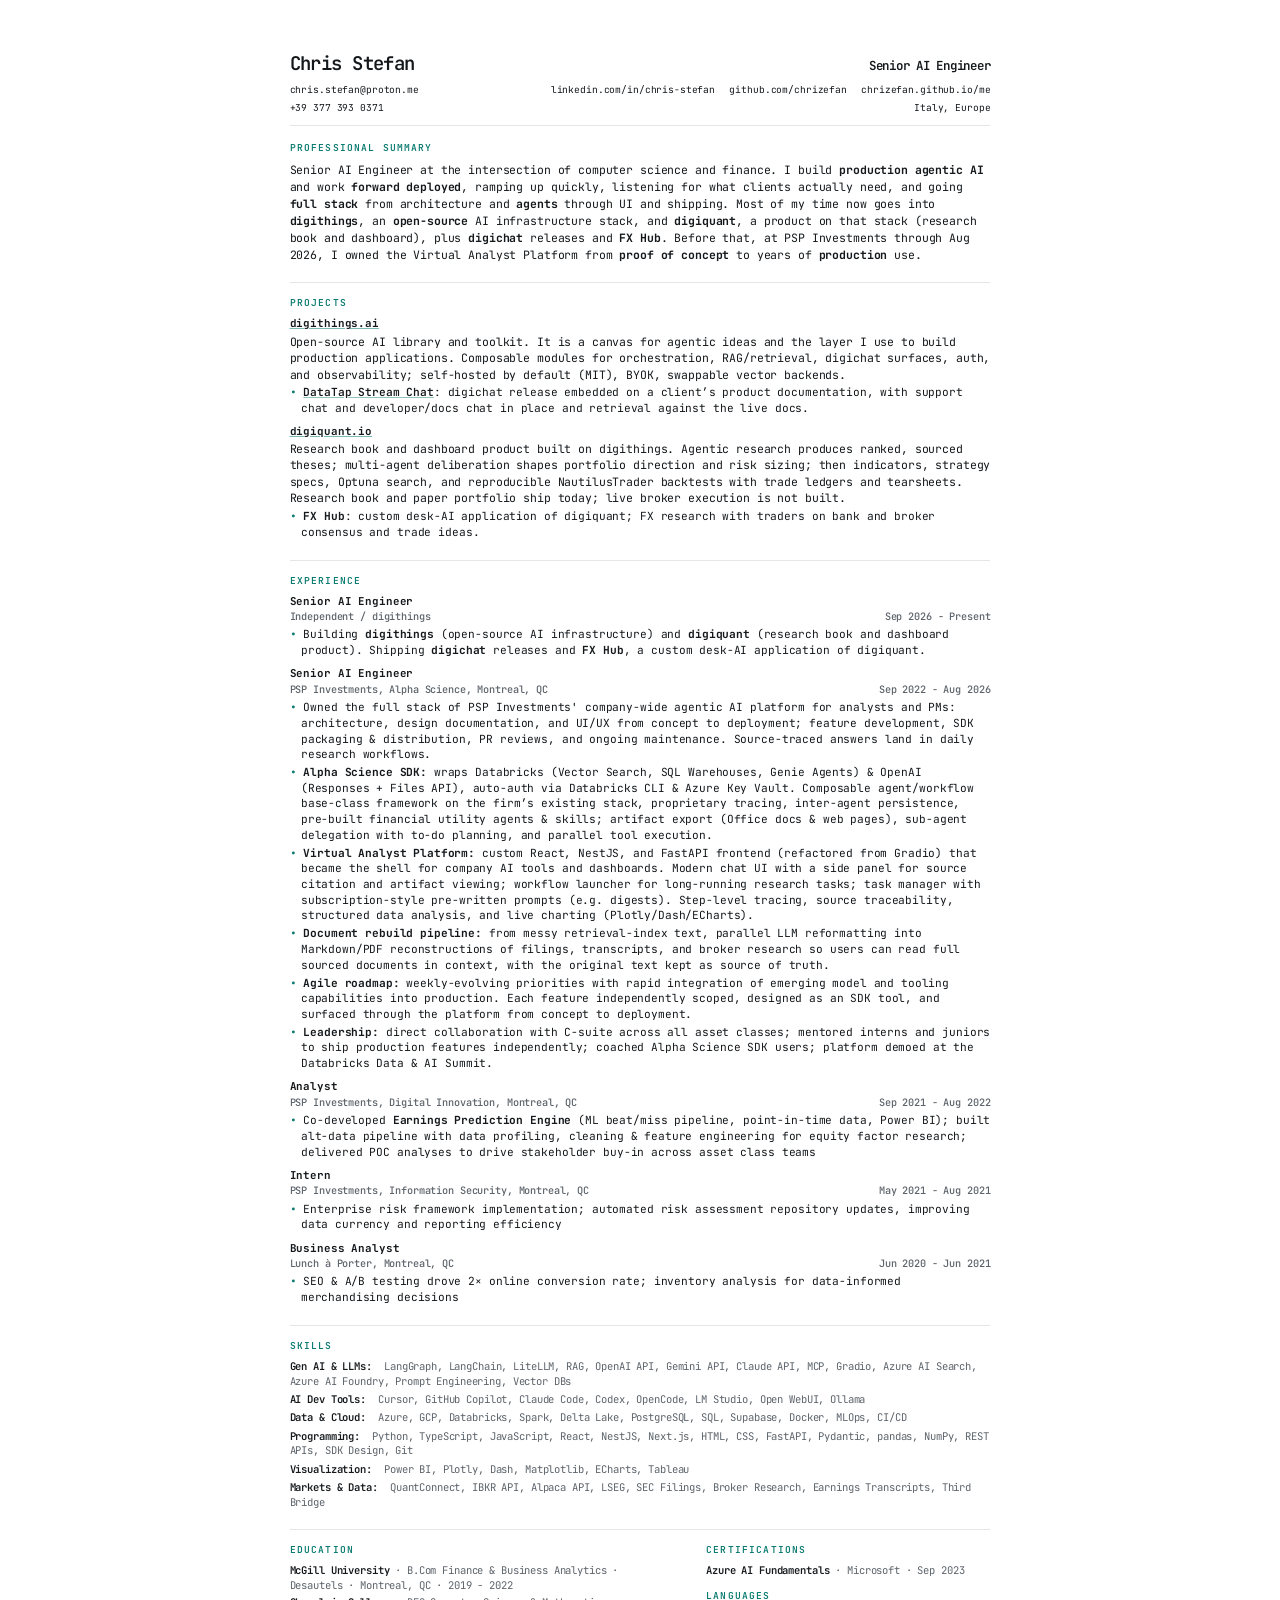
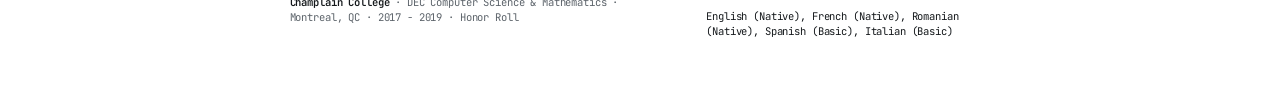
==== commit 81240826: "Air out one-page CV print layout Loosen print CSS so Education/Certs/Languages sit near the letter b" ====
--- a/cv.html
+++ b/cv.html
@@ -39,13 +39,13 @@
     }
     body {
       font-family: 'JetBrains Mono', ui-monospace, monospace;
-      font-size: 8pt;
-      line-height: 1.42;
+      font-size: 8.15pt;
+      line-height: 1.45;
       letter-spacing: -0.012em;
       color: #14181B;
       max-width: 8.5in;
       margin: 0 auto;
-      padding: 0.48in 0.58in;
+      padding: 0.52in 0.6in;
     }
 
     .header {
@@ -243,7 +243,7 @@
     }
 
     @media print {
-      @page { size: letter; margin: 0.22in 0.42in; background: #FFFFFF; }
+      @page { size: letter; margin: 0.28in 0.45in; background: #FFFFFF; }
       html, body {
         background: #FFFFFF;
         -webkit-print-color-adjust: exact;
@@ -253,48 +253,48 @@
         padding: 0;
         margin: 0;
         max-width: none;
-        font-size: 6.95pt;
-        line-height: 1.32;
+        font-size: 7.15pt;
+        line-height: 1.34;
       }
       .header {
-        margin-bottom: 0.58rem;
-        padding-bottom: 0.38rem;
-      }
-      .header-top { margin-bottom: 0.22rem; gap: 0.9rem; }
-      .header h1 { font-size: 0.98rem; }
-      .header .tagline { font-size: 0.6rem; }
-      .header .contact-bar { font-size: 0.5rem; gap: 0.8rem; }
+        margin-bottom: 0.62rem;
+        padding-bottom: 0.4rem;
+      }
+      .header-top { margin-bottom: 0.23rem; gap: 0.92rem; }
+      .header h1 { font-size: 1rem; }
+      .header .tagline { font-size: 0.61rem; }
+      .header .contact-bar { font-size: 0.51rem; gap: 0.84rem; }
       .header .contact-primary,
-      .header .contact-links { gap: 0.12rem 0.7rem; }
+      .header .contact-links { gap: 0.13rem 0.72rem; }
       .section {
-        margin-bottom: 0.58rem;
-        padding-top: 0.5rem;
-      }
-      h2.section-title { margin-bottom: 0.26rem; font-size: 0.5rem; }
-      .summary-text { font-size: 0.58rem; line-height: 1.36; }
-      .project-block { margin-bottom: 0.26rem; }
-      .project-title { font-size: 0.66rem; margin-bottom: 0.06rem; }
-      .project-desc { font-size: 0.56rem; line-height: 1.32; margin-bottom: 0.08rem; }
+        margin-bottom: 0.62rem;
+        padding-top: 0.52rem;
+      }
+      h2.section-title { margin-bottom: 0.27rem; font-size: 0.51rem; }
+      .summary-text { font-size: 0.6rem; line-height: 1.38; }
+      .project-block { margin-bottom: 0.28rem; }
+      .project-title { font-size: 0.68rem; margin-bottom: 0.07rem; }
+      .project-desc { font-size: 0.575rem; line-height: 1.33; margin-bottom: 0.09rem; }
       .project-bullets li {
-        margin-bottom: 0.06rem;
-        font-size: 0.54rem;
-        line-height: 1.3;
-      }
-      .exp-item { margin-top: 0.24rem; }
-      .exp-header { margin-bottom: 0.08rem; }
-      .exp-title { font-size: 0.66rem; }
-      .exp-company, .exp-date { font-size: 0.5rem; }
+        margin-bottom: 0.065rem;
+        font-size: 0.55rem;
+        line-height: 1.315;
+      }
+      .exp-item { margin-top: 0.26rem; }
+      .exp-header { margin-bottom: 0.09rem; }
+      .exp-title { font-size: 0.68rem; }
+      .exp-company, .exp-date { font-size: 0.51rem; }
       .exp-bullets li {
-        margin-bottom: 0.06rem;
-        font-size: 0.54rem;
-        line-height: 1.3;
-      }
-      .skill-row { font-size: 0.52rem; line-height: 1.34; margin-bottom: 0.1rem; }
-      .meta-line { font-size: 0.52rem; line-height: 1.32; margin-bottom: 0.08rem; }
+        margin-bottom: 0.065rem;
+        font-size: 0.55rem;
+        line-height: 1.315;
+      }
+      .skill-row { font-size: 0.53rem; line-height: 1.35; margin-bottom: 0.11rem; }
+      .meta-line { font-size: 0.53rem; line-height: 1.33; margin-bottom: 0.09rem; }
       .closing {
-        gap: 0.75rem 1.2rem;
-      }
-      .closing .section + .section { margin-top: 0.4rem; }
+        gap: 0.8rem 1.25rem;
+      }
+      .closing .section + .section { margin-top: 0.42rem; }
     }
   </style>
 </head>
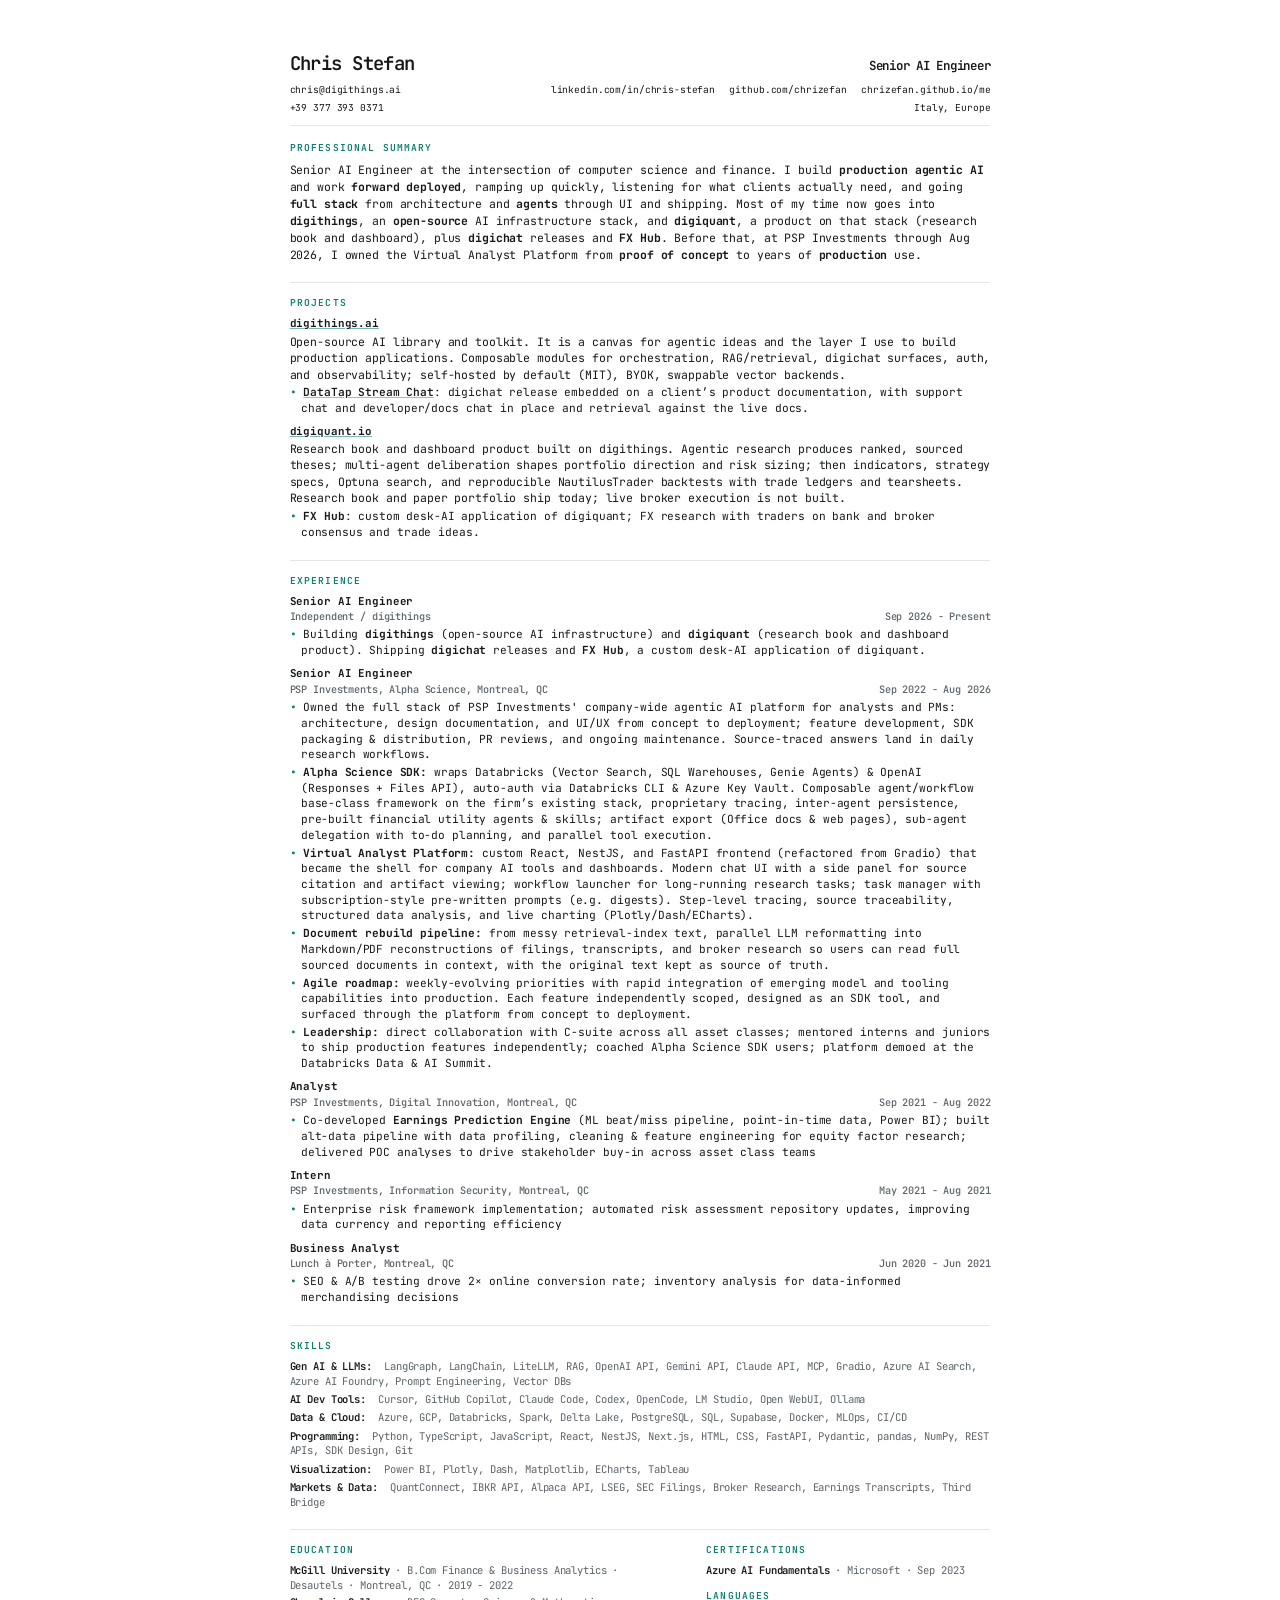
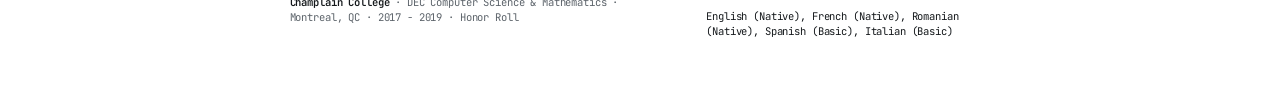
==== commit 2b1a0db3: "Replace public contact email with chris@digithings.ai Swap chris.stefan@proton.me for the company ad" ====
--- a/cv.html
+++ b/cv.html
@@ -5,14 +5,14 @@
   <meta name="viewport" content="width=device-width, initial-scale=1.0">
   <title>Chris Stefan | Senior AI Engineer CV</title>
   <meta name="author" content="Chris Stefan">
-  <meta name="description" content="Chris Stefan, Senior AI Engineer. Building digithings open-source AI infra and the digiquant product. digichat releases, FX Hub. Email chris.stefan@proton.me. Italy. Open to contract.">
+  <meta name="description" content="Chris Stefan, Senior AI Engineer. Building digithings open-source AI infra and the digiquant product. digichat releases, FX Hub. Email chris@digithings.ai. Italy. Open to contract.">
   <script type="application/ld+json">
   {
     "@context": "https://schema.org",
     "@type": "Person",
     "name": "Chris Stefan",
     "jobTitle": "Senior AI Engineer",
-    "email": "chris.stefan@proton.me",
+    "email": "chris@digithings.ai",
     "telephone": "+393773930371",
     "address": { "@type": "PostalAddress", "addressCountry": "IT", "addressRegion": "Italy" },
     "url": "https://chrizefan.github.io/me/",
@@ -306,7 +306,7 @@
     </div>
     <p class="contact-bar">
       <span class="contact-primary">
-        <a itemprop="email" href="mailto:chris.stefan@proton.me">chris.stefan@proton.me</a>
+        <a itemprop="email" href="mailto:chris@digithings.ai">chris@digithings.ai</a>
         <a itemprop="telephone" href="tel:+393773930371">+39 377 393 0371</a>
       </span>
       <span class="contact-links">
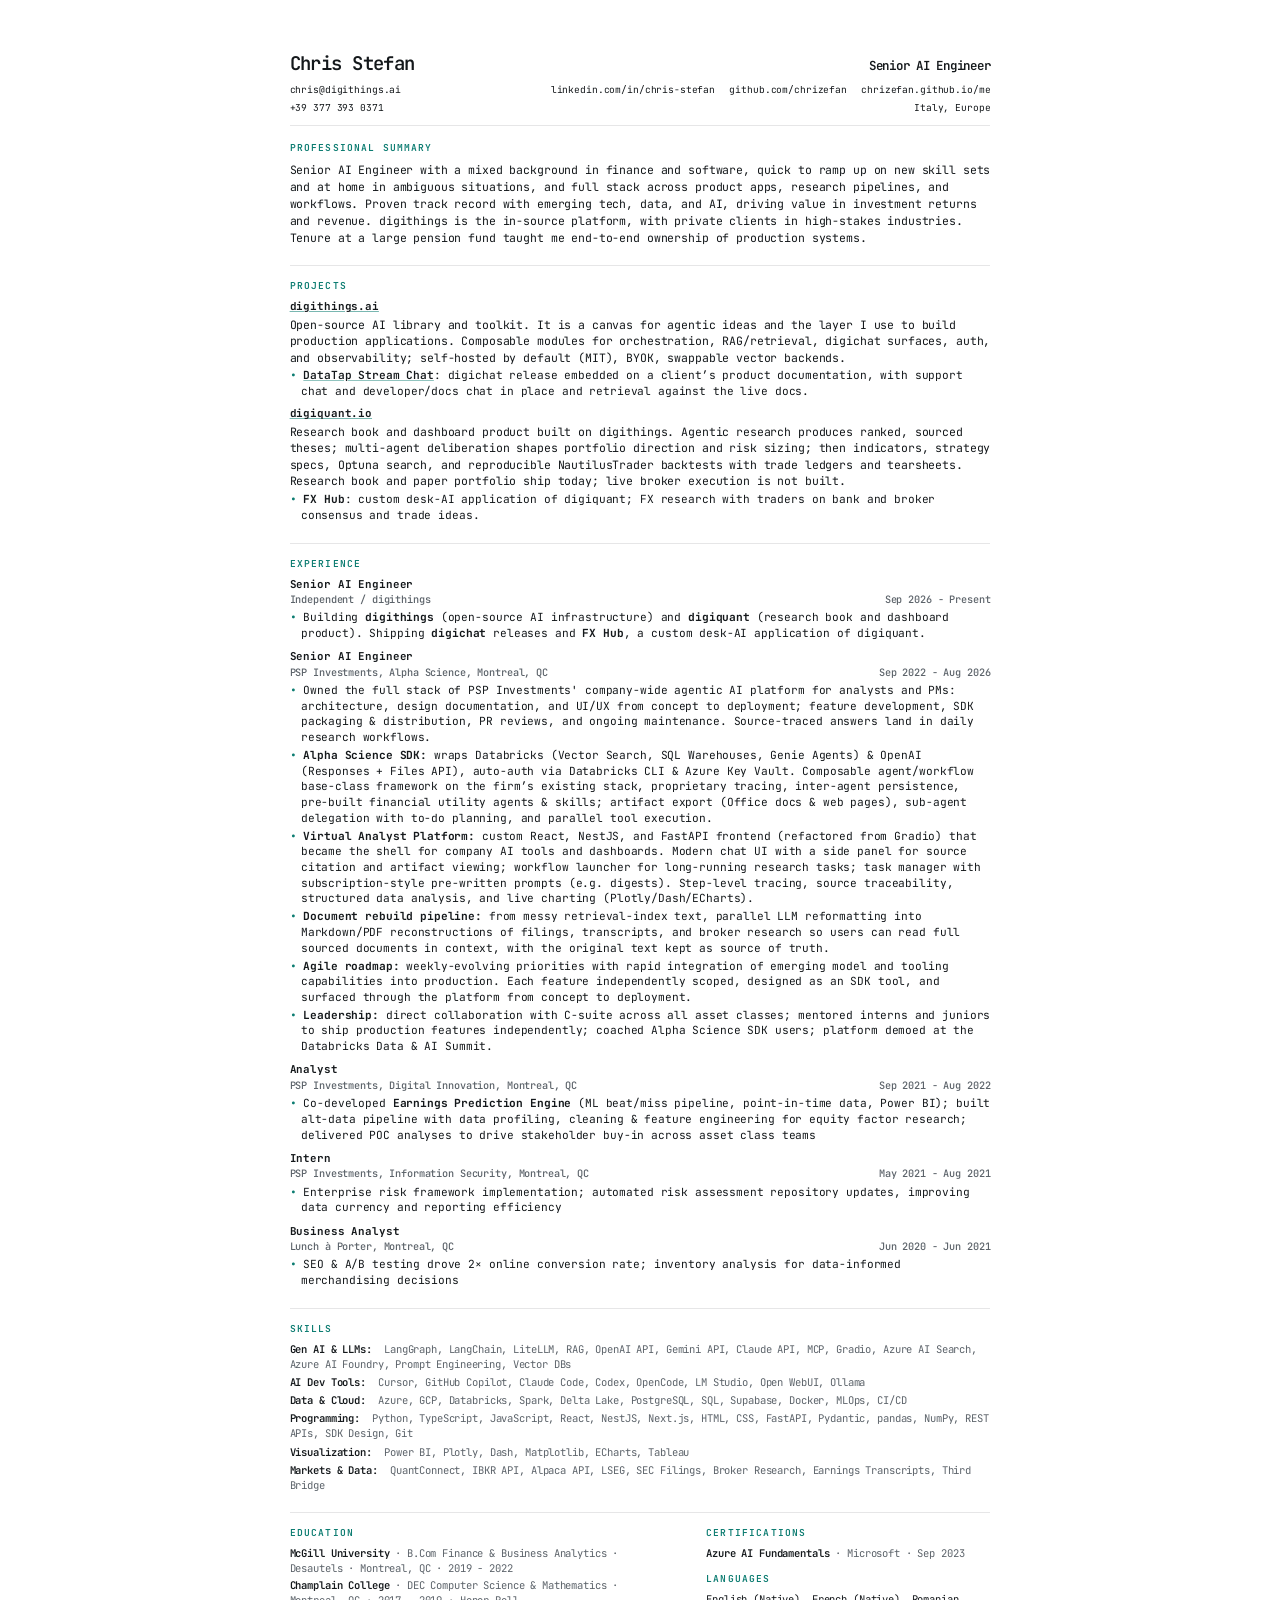
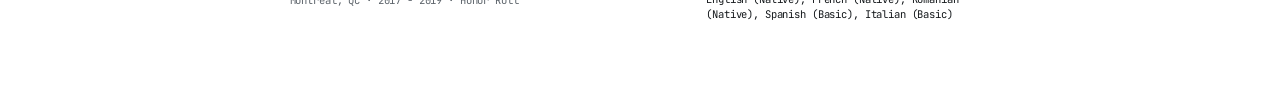
==== commit fea6ec51: "Update CV professional summary copy Replace the Professional Summary in cv.html with the new public " ====
--- a/cv.html
+++ b/cv.html
@@ -322,7 +322,7 @@
     <section class="section">
       <h2 class="section-title">Professional Summary</h2>
       <p class="summary-text">
-        Senior AI Engineer at the intersection of computer science and finance. I build <strong>production agentic AI</strong> and work <strong>forward deployed</strong>, ramping up quickly, listening for what clients actually need, and going <strong>full stack</strong> from architecture and <strong>agents</strong> through UI and shipping. Most of my time now goes into <strong>digithings</strong>, an <strong>open-source</strong> AI infrastructure stack, and <strong>digiquant</strong>, a product on that stack (research book and dashboard), plus <strong>digichat</strong> releases and <strong>FX Hub</strong>. Before that, at PSP Investments through Aug 2026, I owned the Virtual Analyst Platform from <strong>proof of concept</strong> to years of <strong>production</strong> use.
+        Senior AI Engineer with a mixed background in finance and software, quick to ramp up on new skill sets and at home in ambiguous situations, and full stack across product apps, research pipelines, and workflows. Proven track record with emerging tech, data, and AI, driving value in investment returns and revenue. digithings is the in-source platform, with private clients in high-stakes industries. Tenure at a large pension fund taught me end-to-end ownership of production systems.
       </p>
     </section>
 
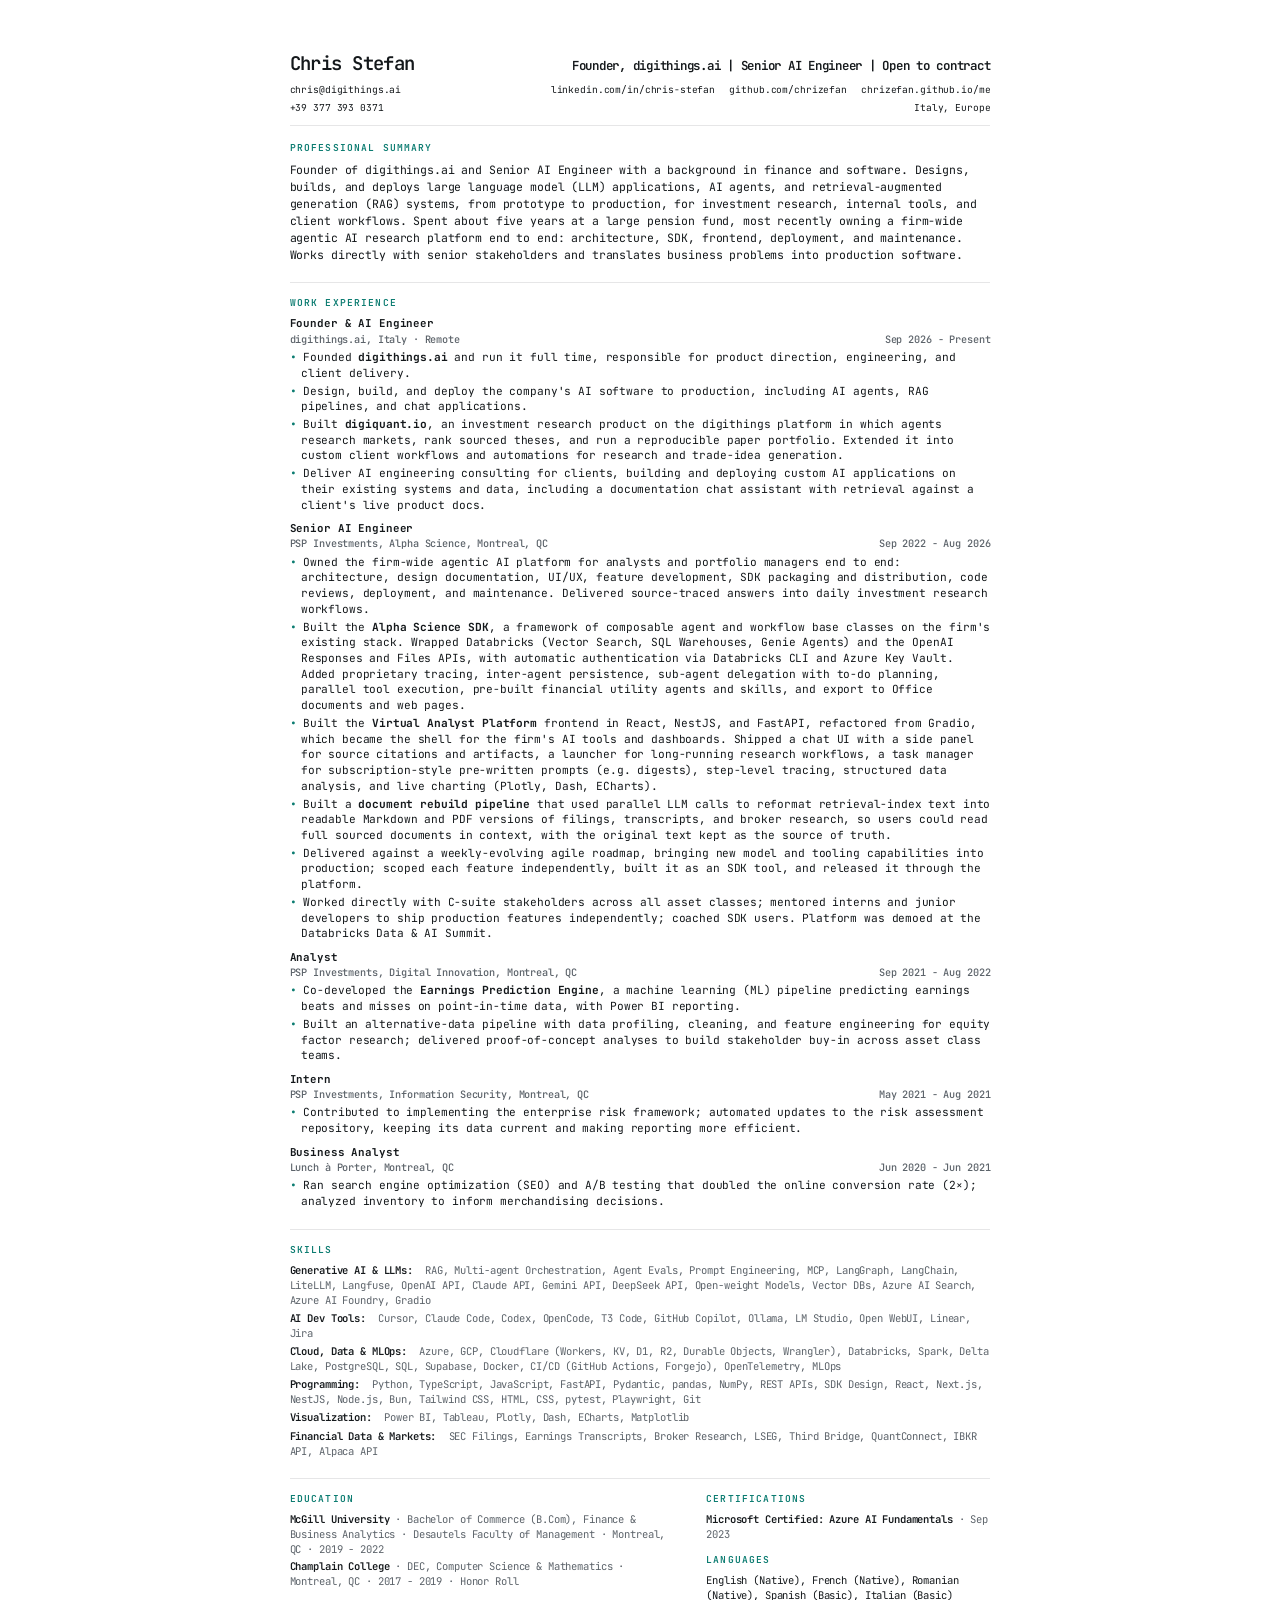
==== commit e7b7d9af: "Publish the approved CV and align the portfolio bio. Replace the CV page and PDF with the approved o" ====
--- a/cv.html
+++ b/cv.html
@@ -5,7 +5,7 @@
   <meta name="viewport" content="width=device-width, initial-scale=1.0">
   <title>Chris Stefan | Senior AI Engineer CV</title>
   <meta name="author" content="Chris Stefan">
-  <meta name="description" content="Chris Stefan, Senior AI Engineer. Building digithings open-source AI infra and the digiquant product. digichat releases, FX Hub. Email chris@digithings.ai. Italy. Open to contract.">
+  <meta name="description" content="Chris Stefan, Founder of digithings.ai and Senior AI Engineer. Email chris@digithings.ai. Italy. Open to contract.">
   <script type="application/ld+json">
   {
     "@context": "https://schema.org",
@@ -198,6 +198,12 @@
     .exp-bullets { margin-bottom: 0.08rem; }
     .exp-bullets li { font-size: 0.7rem; }
     .exp-bullets li strong { color: #14181B; }
+    .exp-tags {
+      font-size: 0.64rem;
+      color: #5C636A;
+      font-weight: 500;
+      margin-top: 0.12rem;
+    }
 
     /* Full-width labeled rows: one category per line, tokens stay plain text */
     .skill-row {
@@ -244,6 +250,7 @@
 
     @media print {
       @page { size: letter; margin: 0.28in 0.45in; background: #FFFFFF; }
+      html { font-size: 12.6pt; }
       html, body {
         background: #FFFFFF;
         -webkit-print-color-adjust: exact;
@@ -253,7 +260,7 @@
         padding: 0;
         margin: 0;
         max-width: none;
-        font-size: 7.15pt;
+        font-size: 7.508pt;
         line-height: 1.34;
       }
       .header {
@@ -289,6 +296,7 @@
         font-size: 0.55rem;
         line-height: 1.315;
       }
+      .exp-tags { font-size: 0.51rem; margin-top: 0.08rem; }
       .skill-row { font-size: 0.53rem; line-height: 1.35; margin-bottom: 0.11rem; }
       .meta-line { font-size: 0.53rem; line-height: 1.33; margin-bottom: 0.09rem; }
       .closing {
@@ -302,7 +310,7 @@
   <header class="header">
     <div class="header-top">
       <h1 itemprop="name">Chris Stefan</h1>
-      <p class="tagline"><span itemprop="jobTitle">Senior AI Engineer</span></p>
+      <p class="tagline"><span itemprop="jobTitle">Founder, digithings.ai | Senior AI Engineer</span> | Open to contract</p>
     </div>
     <p class="contact-bar">
       <span class="contact-primary">
@@ -322,44 +330,26 @@
     <section class="section">
       <h2 class="section-title">Professional Summary</h2>
       <p class="summary-text">
-        Senior AI Engineer with a mixed background in finance and software, quick to ramp up on new skill sets and at home in ambiguous situations, and full stack across product apps, research pipelines, and workflows. Proven track record with emerging tech, data, and AI, driving value in investment returns and revenue. digithings is the in-source platform, with private clients in high-stakes industries. Tenure at a large pension fund taught me end-to-end ownership of production systems.
+        Founder of digithings.ai and Senior AI Engineer with a background in finance and software. Designs, builds, and deploys large language model (LLM) applications, AI agents, and retrieval-augmented generation (RAG) systems, from prototype to production, for investment research, internal tools, and client workflows. Spent about five years at a large pension fund, most recently owning a firm-wide agentic AI research platform end to end: architecture, SDK, frontend, deployment, and maintenance. Works directly with senior stakeholders and translates business problems into production software.
       </p>
     </section>
 
+
     <section class="section">
-      <h2 class="section-title">Projects</h2>
-      <div class="project-block">
-        <h3 class="project-title"><a href="https://digithings.ai" target="_blank" rel="noopener">digithings.ai</a></h3>
-        <p class="project-desc">
-          Open-source AI library and toolkit. It is a canvas for agentic ideas and the layer I use to build production applications. Composable modules for orchestration, RAG/retrieval, digichat surfaces, auth, and observability; self-hosted by default (MIT), BYOK, swappable vector backends.
-        </p>
-        <ul class="project-bullets">
-          <li><a href="https://datatap.stream/chat" target="_blank" rel="noopener">DataTap Stream Chat</a>: digichat release embedded on a client’s product documentation, with support chat and developer/docs chat in place and retrieval against the live docs.</li>
-        </ul>
-      </div>
-      <div class="project-block">
-        <h3 class="project-title"><a href="https://digiquant.io" target="_blank" rel="noopener">digiquant.io</a></h3>
-        <p class="project-desc">
-          Research book and dashboard product built on digithings. Agentic research produces ranked, sourced theses; multi-agent deliberation shapes portfolio direction and risk sizing; then indicators, strategy specs, Optuna search, and reproducible NautilusTrader backtests with trade ledgers and tearsheets. Research book and paper portfolio ship today; live broker execution is not built.
-        </p>
-        <ul class="project-bullets">
-          <li><strong>FX Hub</strong>: custom desk-AI application of digiquant; FX research with traders on bank and broker consensus and trade ideas.</li>
-        </ul>
-      </div>
-    </section>
-
-    <section class="section">
-      <h2 class="section-title">Experience</h2>
+      <h2 class="section-title">Work Experience</h2>
       <article class="exp-item">
         <div class="exp-header">
-          <h3 class="exp-title">Senior AI Engineer</h3>
+          <h3 class="exp-title">Founder &amp; AI Engineer</h3>
           <div class="exp-meta">
-            <div class="exp-company">Independent / digithings</div>
+            <div class="exp-company">digithings.ai, Italy · Remote</div>
             <div class="exp-date"><time datetime="2026-09">Sep 2026</time> - Present</div>
           </div>
         </div>
         <ul class="exp-bullets">
-          <li>Building <strong>digithings</strong> (open-source AI infrastructure) and <strong>digiquant</strong> (research book and dashboard product). Shipping <strong>digichat</strong> releases and <strong>FX Hub</strong>, a custom desk-AI application of digiquant.</li>
+          <li>Founded <strong>digithings.ai</strong> and run it full time, responsible for product direction, engineering, and client delivery.</li>
+          <li>Design, build, and deploy the company's AI software to production, including AI agents, RAG pipelines, and chat applications.</li>
+          <li>Built <a href="https://digiquant.io" target="_blank" rel="noopener" style="color:inherit;text-decoration:none"><strong>digiquant.io</strong></a>, an investment research product on the digithings platform in which agents research markets, rank sourced theses, and run a reproducible paper portfolio. Extended it into custom client workflows and automations for research and trade-idea generation.</li>
+          <li>Deliver AI engineering consulting for clients, building and deploying custom AI applications on their existing systems and data, including a documentation chat assistant with retrieval against a client's live product docs.</li>
         </ul>
       </article>
       <article class="exp-item">
@@ -371,12 +361,12 @@
           </div>
         </div>
         <ul class="exp-bullets">
-          <li>Owned the full stack of PSP Investments' company-wide agentic AI platform for analysts and PMs: architecture, design documentation, and UI/UX from concept to deployment; feature development, SDK packaging &amp; distribution, PR reviews, and ongoing maintenance. Source-traced answers land in daily research workflows.</li>
-          <li><strong>Alpha Science SDK:</strong> wraps Databricks (Vector Search, SQL Warehouses, Genie Agents) &amp; OpenAI (Responses + Files API), auto-auth via Databricks CLI &amp; Azure Key Vault. Composable agent/workflow base-class framework on the firm’s existing stack, proprietary tracing, inter-agent persistence, pre-built financial utility agents &amp; skills; artifact export (Office docs &amp; web pages), sub-agent delegation with to-do planning, and parallel tool execution.</li>
-          <li><strong>Virtual Analyst Platform:</strong> custom React, NestJS, and FastAPI frontend (refactored from Gradio) that became the shell for company AI tools and dashboards. Modern chat UI with a side panel for source citation and artifact viewing; workflow launcher for long-running research tasks; task manager with subscription-style pre-written prompts (e.g. digests). Step-level tracing, source traceability, structured data analysis, and live charting (Plotly/Dash/ECharts).</li>
-          <li><strong>Document rebuild pipeline:</strong> from messy retrieval-index text, parallel LLM reformatting into Markdown/PDF reconstructions of filings, transcripts, and broker research so users can read full sourced documents in context, with the original text kept as source of truth.</li>
-          <li><strong>Agile roadmap:</strong> weekly-evolving priorities with rapid integration of emerging model and tooling capabilities into production. Each feature independently scoped, designed as an SDK tool, and surfaced through the platform from concept to deployment.</li>
-          <li><strong>Leadership:</strong> direct collaboration with C-suite across all asset classes; mentored interns and juniors to ship production features independently; coached Alpha Science SDK users; platform demoed at the Databricks Data &amp; AI Summit.</li>
+          <li>Owned the firm-wide agentic AI platform for analysts and portfolio managers end to end: architecture, design documentation, UI/UX, feature development, SDK packaging and distribution, code reviews, deployment, and maintenance. Delivered source-traced answers into daily investment research workflows.</li>
+          <li>Built the <strong>Alpha Science SDK</strong>, a framework of composable agent and workflow base classes on the firm's existing stack. Wrapped Databricks (Vector Search, SQL Warehouses, Genie Agents) and the OpenAI Responses and Files APIs, with automatic authentication via Databricks CLI and Azure Key Vault. Added proprietary tracing, inter-agent persistence, sub-agent delegation with to-do planning, parallel tool execution, pre-built financial utility agents and skills, and export to Office documents and web pages.</li>
+          <li>Built the <strong>Virtual Analyst Platform</strong> frontend in React, NestJS, and FastAPI, refactored from Gradio, which became the shell for the firm's AI tools and dashboards. Shipped a chat UI with a side panel for source citations and artifacts, a launcher for long-running research workflows, a task manager for subscription-style pre-written prompts (e.g. digests), step-level tracing, structured data analysis, and live charting (Plotly, Dash, ECharts).</li>
+          <li>Built a <strong>document rebuild pipeline</strong> that used parallel LLM calls to reformat retrieval-index text into readable Markdown and PDF versions of filings, transcripts, and broker research, so users could read full sourced documents in context, with the original text kept as the source of truth.</li>
+          <li>Delivered against a weekly-evolving agile roadmap, bringing new model and tooling capabilities into production; scoped each feature independently, built it as an SDK tool, and released it through the platform.</li>
+          <li>Worked directly with C-suite stakeholders across all asset classes; mentored interns and junior developers to ship production features independently; coached SDK users. Platform was demoed at the Databricks Data &amp; AI Summit.</li>
         </ul>
       </article>
       <article class="exp-item">
@@ -388,7 +378,8 @@
           </div>
         </div>
         <ul class="exp-bullets">
-          <li>Co-developed <strong>Earnings Prediction Engine</strong> (ML beat/miss pipeline, point-in-time data, Power BI); built alt-data pipeline with data profiling, cleaning &amp; feature engineering for equity factor research; delivered POC analyses to drive stakeholder buy-in across asset class teams</li>
+          <li>Co-developed the <strong>Earnings Prediction Engine</strong>, a machine learning (ML) pipeline predicting earnings beats and misses on point-in-time data, with Power BI reporting.</li>
+          <li>Built an alternative-data pipeline with data profiling, cleaning, and feature engineering for equity factor research; delivered proof-of-concept analyses to build stakeholder buy-in across asset class teams.</li>
         </ul>
       </article>
       <article class="exp-item">
@@ -400,7 +391,7 @@
           </div>
         </div>
         <ul class="exp-bullets">
-          <li>Enterprise risk framework implementation; automated risk assessment repository updates, improving data currency and reporting efficiency</li>
+          <li>Contributed to implementing the enterprise risk framework; automated updates to the risk assessment repository, keeping its data current and making reporting more efficient.</li>
         </ul>
       </article>
       <article class="exp-item">
@@ -412,33 +403,33 @@
           </div>
         </div>
         <ul class="exp-bullets">
-          <li>SEO &amp; A/B testing drove 2&times; online conversion rate; inventory analysis for data-informed merchandising decisions</li>
+          <li>Ran search engine optimization (SEO) and A/B testing that doubled the online conversion rate (2&times;); analyzed inventory to inform merchandising decisions.</li>
         </ul>
       </article>
     </section>
 
     <section class="section">
       <h2 class="section-title">Skills</h2>
-      <p class="skill-row"><span class="skill-label">Gen AI &amp; LLMs:</span> LangGraph, LangChain, LiteLLM, RAG, OpenAI API, Gemini API, Claude API, MCP, Gradio, Azure AI Search, Azure AI Foundry, Prompt Engineering, Vector DBs</p>
-      <p class="skill-row"><span class="skill-label">AI Dev Tools:</span> Cursor, GitHub Copilot, Claude Code, Codex, OpenCode, LM Studio, Open WebUI, Ollama</p>
-      <p class="skill-row"><span class="skill-label">Data &amp; Cloud:</span> Azure, GCP, Databricks, Spark, Delta Lake, PostgreSQL, SQL, Supabase, Docker, MLOps, CI/CD</p>
-      <p class="skill-row"><span class="skill-label">Programming:</span> Python, TypeScript, JavaScript, React, NestJS, Next.js, HTML, CSS, FastAPI, Pydantic, pandas, NumPy, REST APIs, SDK Design, Git</p>
-      <p class="skill-row"><span class="skill-label">Visualization:</span> Power BI, Plotly, Dash, Matplotlib, ECharts, Tableau</p>
-      <p class="skill-row"><span class="skill-label">Markets &amp; Data:</span> QuantConnect, IBKR API, Alpaca API, LSEG, SEC Filings, Broker Research, Earnings Transcripts, Third Bridge</p>
+      <p class="skill-row"><span class="skill-label">Generative AI &amp; LLMs:</span> RAG, Multi-agent Orchestration, Agent Evals, Prompt Engineering, MCP, LangGraph, LangChain, LiteLLM, Langfuse, OpenAI API, Claude API, Gemini API, DeepSeek API, Open-weight Models, Vector DBs, Azure AI Search, Azure AI Foundry, Gradio</p>
+      <p class="skill-row"><span class="skill-label">AI Dev Tools:</span> Cursor, Claude Code, Codex, OpenCode, T3 Code, GitHub Copilot, Ollama, LM Studio, Open WebUI, Linear, Jira</p>
+      <p class="skill-row"><span class="skill-label">Cloud, Data &amp; MLOps:</span> Azure, GCP, Cloudflare (Workers, KV, D1, R2, Durable Objects, Wrangler), Databricks, Spark, Delta Lake, PostgreSQL, SQL, Supabase, Docker, CI/CD (GitHub Actions, Forgejo), OpenTelemetry, MLOps</p>
+      <p class="skill-row"><span class="skill-label">Programming:</span> Python, TypeScript, JavaScript, FastAPI, Pydantic, pandas, NumPy, REST APIs, SDK Design, React, Next.js, NestJS, Node.js, Bun, Tailwind CSS, HTML, CSS, pytest, Playwright, Git</p>
+      <p class="skill-row"><span class="skill-label">Visualization:</span> Power BI, Tableau, Plotly, Dash, ECharts, Matplotlib</p>
+      <p class="skill-row"><span class="skill-label">Financial Data &amp; Markets:</span> SEC Filings, Earnings Transcripts, Broker Research, LSEG, Third Bridge, QuantConnect, IBKR API, Alpaca API</p>
     </section>
 
     <section class="section closing">
       <div>
         <section class="section">
           <h2 class="section-title">Education</h2>
-          <p class="meta-line"><span class="name">McGill University</span> <span class="detail">· B.Com Finance &amp; Business Analytics · Desautels · Montreal, QC · 2019 - 2022</span></p>
-          <p class="meta-line"><span class="name">Champlain College</span> <span class="detail">· DEC Computer Science &amp; Mathematics · Montreal, QC · 2017 - 2019 · Honor Roll</span></p>
+          <p class="meta-line"><span class="name">McGill University</span> <span class="detail">· Bachelor of Commerce (B.Com), Finance &amp; Business Analytics · Desautels Faculty of Management · Montreal, QC · 2019 - 2022</span></p>
+          <p class="meta-line"><span class="name">Champlain College</span> <span class="detail">· DEC, Computer Science &amp; Mathematics · Montreal, QC · 2017 - 2019 · Honor Roll</span></p>
         </section>
       </div>
       <div>
         <section class="section">
           <h2 class="section-title">Certifications</h2>
-          <p class="meta-line"><span class="name">Azure AI Fundamentals</span> <span class="detail">· Microsoft · Sep 2023</span></p>
+          <p class="meta-line"><span class="name">Microsoft Certified: Azure AI Fundamentals</span> <span class="detail">· Sep 2023</span></p>
         </section>
         <section class="section">
           <h2 class="section-title">Languages</h2>
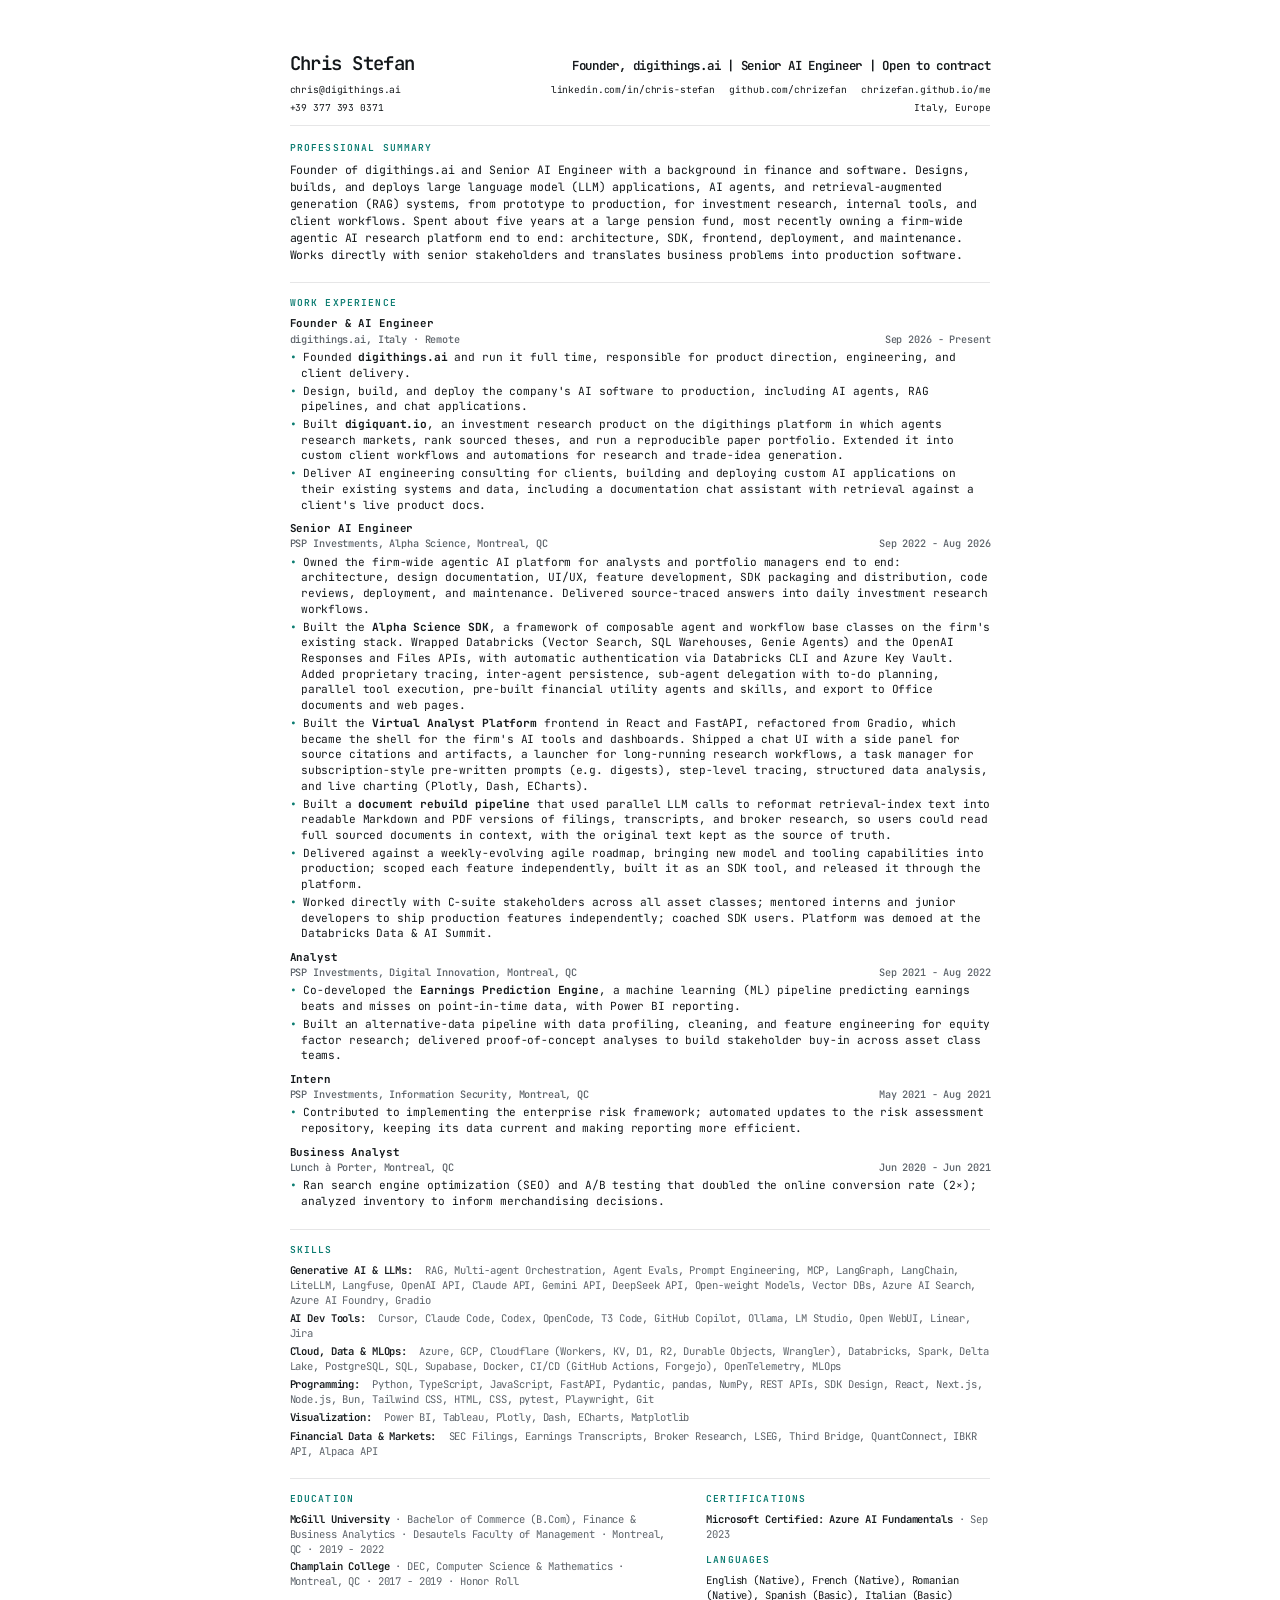
==== commit 9850c749: "Remove NestJS from the public CV, portfolio, and cover letter. Drop it from skill lists and tighten " ====
--- a/cv.html
+++ b/cv.html
@@ -363,7 +363,7 @@
         <ul class="exp-bullets">
           <li>Owned the firm-wide agentic AI platform for analysts and portfolio managers end to end: architecture, design documentation, UI/UX, feature development, SDK packaging and distribution, code reviews, deployment, and maintenance. Delivered source-traced answers into daily investment research workflows.</li>
           <li>Built the <strong>Alpha Science SDK</strong>, a framework of composable agent and workflow base classes on the firm's existing stack. Wrapped Databricks (Vector Search, SQL Warehouses, Genie Agents) and the OpenAI Responses and Files APIs, with automatic authentication via Databricks CLI and Azure Key Vault. Added proprietary tracing, inter-agent persistence, sub-agent delegation with to-do planning, parallel tool execution, pre-built financial utility agents and skills, and export to Office documents and web pages.</li>
-          <li>Built the <strong>Virtual Analyst Platform</strong> frontend in React, NestJS, and FastAPI, refactored from Gradio, which became the shell for the firm's AI tools and dashboards. Shipped a chat UI with a side panel for source citations and artifacts, a launcher for long-running research workflows, a task manager for subscription-style pre-written prompts (e.g. digests), step-level tracing, structured data analysis, and live charting (Plotly, Dash, ECharts).</li>
+          <li>Built the <strong>Virtual Analyst Platform</strong> frontend in React and FastAPI, refactored from Gradio, which became the shell for the firm's AI tools and dashboards. Shipped a chat UI with a side panel for source citations and artifacts, a launcher for long-running research workflows, a task manager for subscription-style pre-written prompts (e.g. digests), step-level tracing, structured data analysis, and live charting (Plotly, Dash, ECharts).</li>
           <li>Built a <strong>document rebuild pipeline</strong> that used parallel LLM calls to reformat retrieval-index text into readable Markdown and PDF versions of filings, transcripts, and broker research, so users could read full sourced documents in context, with the original text kept as the source of truth.</li>
           <li>Delivered against a weekly-evolving agile roadmap, bringing new model and tooling capabilities into production; scoped each feature independently, built it as an SDK tool, and released it through the platform.</li>
           <li>Worked directly with C-suite stakeholders across all asset classes; mentored interns and junior developers to ship production features independently; coached SDK users. Platform was demoed at the Databricks Data &amp; AI Summit.</li>
@@ -413,7 +413,7 @@
       <p class="skill-row"><span class="skill-label">Generative AI &amp; LLMs:</span> RAG, Multi-agent Orchestration, Agent Evals, Prompt Engineering, MCP, LangGraph, LangChain, LiteLLM, Langfuse, OpenAI API, Claude API, Gemini API, DeepSeek API, Open-weight Models, Vector DBs, Azure AI Search, Azure AI Foundry, Gradio</p>
       <p class="skill-row"><span class="skill-label">AI Dev Tools:</span> Cursor, Claude Code, Codex, OpenCode, T3 Code, GitHub Copilot, Ollama, LM Studio, Open WebUI, Linear, Jira</p>
       <p class="skill-row"><span class="skill-label">Cloud, Data &amp; MLOps:</span> Azure, GCP, Cloudflare (Workers, KV, D1, R2, Durable Objects, Wrangler), Databricks, Spark, Delta Lake, PostgreSQL, SQL, Supabase, Docker, CI/CD (GitHub Actions, Forgejo), OpenTelemetry, MLOps</p>
-      <p class="skill-row"><span class="skill-label">Programming:</span> Python, TypeScript, JavaScript, FastAPI, Pydantic, pandas, NumPy, REST APIs, SDK Design, React, Next.js, NestJS, Node.js, Bun, Tailwind CSS, HTML, CSS, pytest, Playwright, Git</p>
+      <p class="skill-row"><span class="skill-label">Programming:</span> Python, TypeScript, JavaScript, FastAPI, Pydantic, pandas, NumPy, REST APIs, SDK Design, React, Next.js, Node.js, Bun, Tailwind CSS, HTML, CSS, pytest, Playwright, Git</p>
       <p class="skill-row"><span class="skill-label">Visualization:</span> Power BI, Tableau, Plotly, Dash, ECharts, Matplotlib</p>
       <p class="skill-row"><span class="skill-label">Financial Data &amp; Markets:</span> SEC Filings, Earnings Transcripts, Broker Research, LSEG, Third Bridge, QuantConnect, IBKR API, Alpaca API</p>
     </section>
